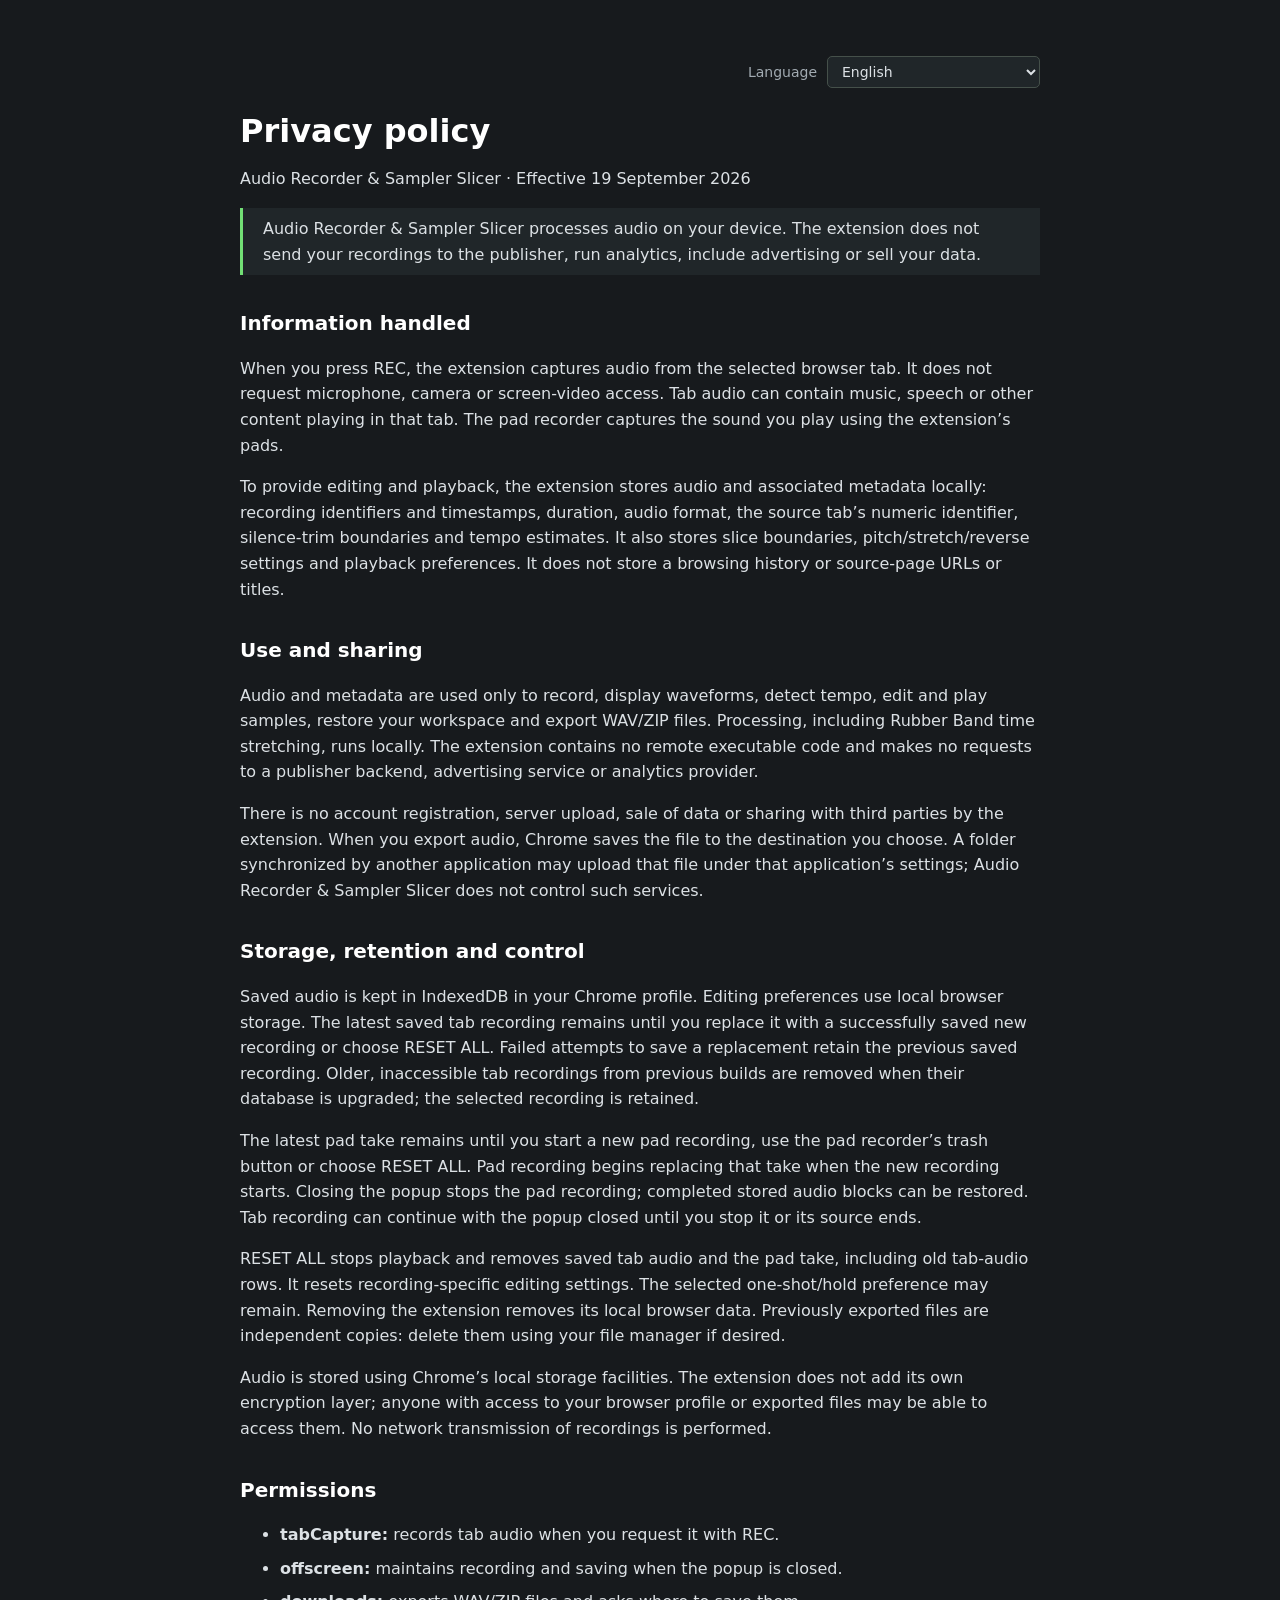
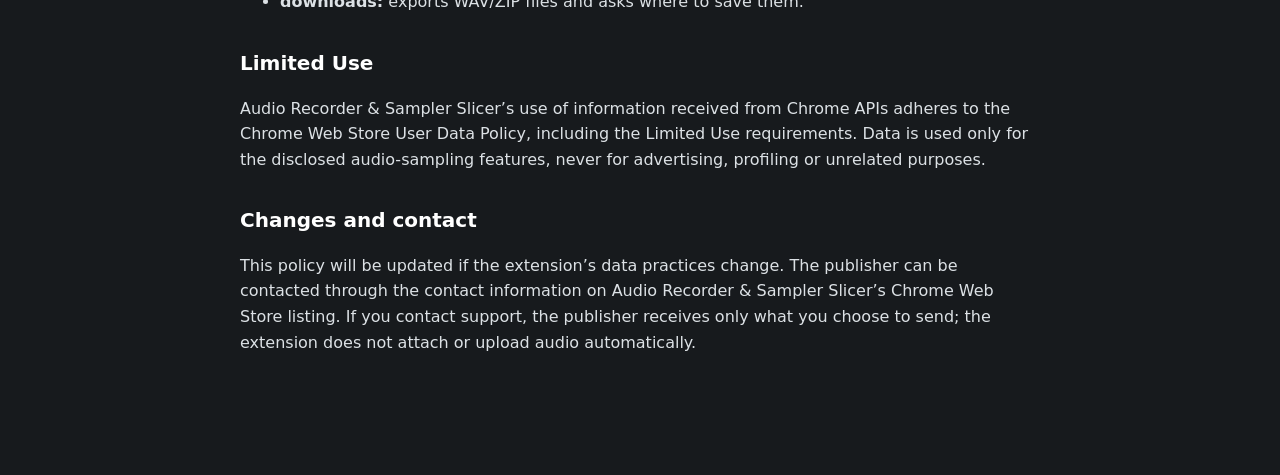
==== index.html @ f26eb019 "Publish standalone multilingual privacy policy" ====
<!doctype html>
<html lang="en">
<head><meta charset="utf-8"><meta name="viewport" content="width=device-width, initial-scale=1"><title data-legal="privacy_title">Audio Recorder & Sampler Slicer — privacy policy</title><style>:root { color-scheme: dark; font: 16px/1.6 system-ui, sans-serif; background: #171a1d; color: #dce1e5; }
body { max-width: 800px; margin: 56px auto; padding: 0 28px 48px; }
h1 { font-size: 32px; line-height: 1.2; color: #fff; margin-bottom: 12px; }
h2 { font-size: 20px; margin-top: 32px; color: #fff; }
a { color: #72df75; text-underline-offset: 4px; }
a:hover { color: #a6f5a8; }
a:focus-visible { outline: 2px solid #72df75; outline-offset: 4px; }
nav { display: flex; flex-wrap: wrap; gap: 20px; margin: 28px 0; }
small, .muted { color: #a2abb2; }
code { color: #f59a7f; }
li { margin: 8px 0; }
.notice { border-left: 3px solid #72df75; padding: 8px 20px; background: #202629; }
.language-picker { display: flex; align-items: center; justify-content: flex-end; flex-wrap: wrap; gap: 10px; color: #a2abb2; font-size: 14px; margin-bottom: 24px; }
.language-picker[hidden] { display: none; }
.language-picker select { max-width: 100%; color: #dce1e5; background: #202629; border: 1px solid #45504a; border-radius: 5px; padding: 6px 10px; font: inherit; }
@media (max-width: 600px) { body { margin-top: 28px; padding-inline: 20px; } }
</style></head>
<body><main>
<label class="language-picker" hidden><span data-legal="language">Language</span> <select id="language" aria-label="Language"></select></label>
<h1 data-legal="privacy_0">Privacy policy</h1>
<p data-legal="privacy_1">Audio Recorder & Sampler Slicer · Effective 19 September 2026</p>
<p class="notice" data-legal="privacy_2">Audio Recorder & Sampler Slicer processes audio on your device. The extension does not send your recordings to the publisher, run analytics, include advertising or sell your data.</p>
<h2 data-legal="privacy_3">Information handled</h2>
<p data-legal="privacy_4">When you press REC, the extension captures audio from the selected browser tab. It does not request microphone, camera or screen-video access. Tab audio can contain music, speech or other content playing in that tab. The pad recorder captures the sound you play using the extension’s pads.</p>
<p data-legal="privacy_5">To provide editing and playback, the extension stores audio and associated metadata locally: recording identifiers and timestamps, duration, audio format, the source tab’s numeric identifier, silence-trim boundaries and tempo estimates. It also stores slice boundaries, pitch/stretch/reverse settings and playback preferences. It does not store a browsing history or source-page URLs or titles.</p>
<h2 data-legal="privacy_6">Use and sharing</h2>
<p data-legal="privacy_7">Audio and metadata are used only to record, display waveforms, detect tempo, edit and play samples, restore your workspace and export WAV/ZIP files. Processing, including Rubber Band time stretching, runs locally. The extension contains no remote executable code and makes no requests to a publisher backend, advertising service or analytics provider.</p>
<p data-legal="privacy_8">There is no account registration, server upload, sale of data or sharing with third parties by the extension. When you export audio, Chrome saves the file to the destination you choose. A folder synchronized by another application may upload that file under that application’s settings; Audio Recorder & Sampler Slicer does not control such services.</p>
<h2 data-legal="privacy_9">Storage, retention and control</h2>
<p data-legal="privacy_10">Saved audio is kept in IndexedDB in your Chrome profile. Editing preferences use local browser storage. The latest saved tab recording remains until you replace it with a successfully saved new recording or choose RESET ALL. Failed attempts to save a replacement retain the previous saved recording. Older, inaccessible tab recordings from previous builds are removed when their database is upgraded; the selected recording is retained.</p>
<p data-legal="privacy_11">The latest pad take remains until you start a new pad recording, use the pad recorder’s trash button or choose RESET ALL. Pad recording begins replacing that take when the new recording starts. Closing the popup stops the pad recording; completed stored audio blocks can be restored. Tab recording can continue with the popup closed until you stop it or its source ends.</p>
<p data-legal="privacy_12">RESET ALL stops playback and removes saved tab audio and the pad take, including old tab-audio rows. It resets recording-specific editing settings. The selected one-shot/hold preference may remain. Removing the extension removes its local browser data. Previously exported files are independent copies: delete them using your file manager if desired.</p>
<p data-legal="privacy_13">Audio is stored using Chrome’s local storage facilities. The extension does not add its own encryption layer; anyone with access to your browser profile or exported files may be able to access them. No network transmission of recordings is performed.</p>
<h2 data-legal="privacy_14">Permissions</h2>
<ul><li data-legal="privacy_15"><strong>tabCapture:</strong> records tab audio when you request it with REC.</li><li data-legal="privacy_16"><strong>offscreen:</strong> maintains recording and saving when the popup is closed.</li><li data-legal="privacy_17"><strong>downloads:</strong> exports WAV/ZIP files and asks where to save them.</li></ul>
<h2 data-legal="privacy_18">Limited Use</h2>
<p data-legal="privacy_19">Audio Recorder & Sampler Slicer’s use of information received from Chrome APIs adheres to the Chrome Web Store User Data Policy, including the Limited Use requirements. Data is used only for the disclosed audio-sampling features, never for advertising, profiling or unrelated purposes.</p>
<h2 data-legal="privacy_20">Changes and contact</h2>
<p data-legal="privacy_21">This policy will be updated if the extension’s data practices change. The publisher can be contacted through the contact information on Audio Recorder & Sampler Slicer’s Chrome Web Store listing. If you contact support, the publisher receives only what you choose to send; the extension does not attach or upload audio automatically.</p>
</main><script>(() => {
  const locales = [{"code":"en","tag":"en","label":"English"},{"code":"es","tag":"es","label":"Español (España)"},{"code":"es_419","tag":"es-419","label":"Español (Latinoamérica)"},{"code":"pt_BR","tag":"pt-BR","label":"Português (Brasil)"},{"code":"pt_PT","tag":"pt-PT","label":"Português (Portugal)"},{"code":"fr","tag":"fr","label":"Français"},{"code":"de","tag":"de","label":"Deutsch"},{"code":"it","tag":"it","label":"Italiano"},{"code":"pl","tag":"pl","label":"Polski"},{"code":"nl","tag":"nl","label":"Nederlands"},{"code":"ru","tag":"ru","label":"Русский"}];
  const translations = {"en":{"privacy_0":"Privacy policy","privacy_1":"Audio Recorder & Sampler Slicer · Effective 19 September 2026","privacy_2":"Audio Recorder & Sampler Slicer processes audio on your device. The extension does not send your recordings to the publisher, run analytics, include advertising or sell your data.","privacy_3":"Information handled","privacy_4":"When you press REC, the extension captures audio from the selected browser tab. It does not request microphone, camera or screen-video access. Tab audio can contain music, speech or other content playing in that tab. The pad recorder captures the sound you play using the extension’s pads.","privacy_5":"To provide editing and playback, the extension stores audio and associated metadata locally: recording identifiers and timestamps, duration, audio format, the source tab’s numeric identifier, silence-trim boundaries and tempo estimates. It also stores slice boundaries, pitch/stretch/reverse settings and playback preferences. It does not store a browsing history or source-page URLs or titles.","privacy_6":"Use and sharing","privacy_7":"Audio and metadata are used only to record, display waveforms, detect tempo, edit and play samples, restore your workspace and export WAV/ZIP files. Processing, including Rubber Band time stretching, runs locally. The extension contains no remote executable code and makes no requests to a publisher backend, advertising service or analytics provider.","privacy_8":"There is no account registration, server upload, sale of data or sharing with third parties by the extension. When you export audio, Chrome saves the file to the destination you choose. A folder synchronized by another application may upload that file under that application’s settings; Audio Recorder & Sampler Slicer does not control such services.","privacy_9":"Storage, retention and control","privacy_10":"Saved audio is kept in IndexedDB in your Chrome profile. Editing preferences use local browser storage. The latest saved tab recording remains until you replace it with a successfully saved new recording or choose RESET ALL. Failed attempts to save a replacement retain the previous saved recording. Older, inaccessible tab recordings from previous builds are removed when their database is upgraded; the selected recording is retained.","privacy_11":"The latest pad take remains until you start a new pad recording, use the pad recorder’s trash button or choose RESET ALL. Pad recording begins replacing that take when the new recording starts. Closing the popup stops the pad recording; completed stored audio blocks can be restored. Tab recording can continue with the popup closed until you stop it or its source ends.","privacy_12":"RESET ALL stops playback and removes saved tab audio and the pad take, including old tab-audio rows. It resets recording-specific editing settings. The selected one-shot/hold preference may remain. Removing the extension removes its local browser data. Previously exported files are independent copies: delete them using your file manager if desired.","privacy_13":"Audio is stored using Chrome’s local storage facilities. The extension does not add its own encryption layer; anyone with access to your browser profile or exported files may be able to access them. No network transmission of recordings is performed.","privacy_14":"Permissions","privacy_15":"\u003cstrong>tabCapture:\u003c/strong> records tab audio when you request it with REC.","privacy_16":"\u003cstrong>offscreen:\u003c/strong> maintains recording and saving when the popup is closed.","privacy_17":"\u003cstrong>downloads:\u003c/strong> exports WAV/ZIP files and asks where to save them.","privacy_18":"Limited Use","privacy_19":"Audio Recorder & Sampler Slicer’s use of information received from Chrome APIs adheres to the Chrome Web Store User Data Policy, including the Limited Use requirements. Data is used only for the disclosed audio-sampling features, never for advertising, profiling or unrelated purposes.","privacy_20":"Changes and contact","privacy_21":"This policy will be updated if the extension’s data practices change. The publisher can be contacted through the contact information on Audio Recorder & Sampler Slicer’s Chrome Web Store listing. If you contact support, the publisher receives only what you choose to send; the extension does not attach or upload audio automatically.","privacy_title":"Audio Recorder & Sampler Slicer — privacy policy","language":"Language"},"es":{"privacy_0":"Política de privacidad","privacy_1":"Audio Recorder & Sampler Slicer · Vigente desde el 19 de septiembre de 2026","privacy_2":"Audio Recorder & Sampler Slicer procesa el audio en tu dispositivo. La extensión no envía tus grabaciones al editor, no utiliza analítica, no incluye publicidad ni vende tus datos.","privacy_3":"Información tratada","privacy_4":"Al pulsar REC, la extensión captura el audio de la pestaña seleccionada. No solicita acceso al micrófono, a la cámara ni a vídeo de la pantalla. El audio de la pestaña puede contener música, voz u otro contenido que se reproduzca en ella. La grabadora de pads captura el sonido que tocas con los pads de la extensión.","privacy_5":"Para editar y reproducir, la extensión almacena el audio y sus metadatos localmente: identificadores y fechas de las grabaciones, duración, formato de audio, identificador numérico de la pestaña de origen, límites de recorte de silencio y estimaciones de tempo. También guarda los límites de los fragmentos, los ajustes de tono, estiramiento e inversión y las preferencias de reproducción. No guarda un historial de navegación ni las URL o los títulos de las páginas de origen.","privacy_6":"Uso y comunicación de datos","privacy_7":"El audio y los metadatos se utilizan únicamente para grabar, mostrar formas de onda, detectar el tempo, editar y reproducir samples, restaurar tu espacio de trabajo y exportar archivos WAV/ZIP. El procesamiento, incluido el estiramiento temporal con Rubber Band, se realiza localmente. La extensión no contiene código ejecutable remoto ni realiza solicitudes a servidores del editor, servicios publicitarios o proveedores de analítica.","privacy_8":"La extensión no requiere registro, no sube datos a servidores, no vende datos ni los comparte con terceros. Al exportar audio, Chrome guarda el archivo en el destino que elijas. Una carpeta sincronizada por otra aplicación puede subir ese archivo según los ajustes de dicha aplicación; Audio Recorder & Sampler Slicer no controla esos servicios.","privacy_9":"Almacenamiento, conservación y control","privacy_10":"El audio guardado se conserva en IndexedDB dentro de tu perfil de Chrome. Las preferencias de edición usan el almacenamiento local del navegador. La última grabación de pestaña guardada se conserva hasta que la sustituyas por una nueva grabación guardada correctamente o pulses BORRAR TODO (RESET ALL). Si falla el guardado de la sustitución, se mantiene la grabación anterior. Las grabaciones antiguas e inaccesibles de versiones anteriores se eliminan al actualizar su base de datos; se conserva la grabación seleccionada.","privacy_11":"La última toma de los pads se conserva hasta que inicies otra, uses la papelera de la grabadora o pulses BORRAR TODO (RESET ALL). La nueva toma empieza a sustituir a la anterior al comenzar la grabación. Cerrar la ventana de la extensión detiene la grabación de pads; los bloques de audio completos que ya se hayan guardado se pueden recuperar. La grabación de pestaña puede continuar con la ventana cerrada hasta que la detengas o termine su fuente.","privacy_12":"BORRAR TODO (RESET ALL) detiene la reproducción y elimina el audio de pestañas guardado y la toma de pads, incluidas las filas antiguas de audio de pestañas. Restablece los ajustes de edición de la grabación. La preferencia de reproducción completa o por pulsación mantenida puede conservarse. Al desinstalar la extensión se eliminan sus datos locales del navegador. Los archivos exportados son copias independientes: elimínalos con tu gestor de archivos si lo deseas.","privacy_13":"El audio se guarda mediante las funciones de almacenamiento local de Chrome. La extensión no añade una capa de cifrado propia; alguien con acceso a tu perfil del navegador o a los archivos exportados podría acceder a ellos. Las grabaciones no se transmiten por la red.","privacy_14":"Permisos","privacy_15":"\u003cstrong>tabCapture:\u003c/strong> graba el audio de la pestaña cuando lo solicitas con REC.","privacy_16":"\u003cstrong>offscreen:\u003c/strong> mantiene la grabación y el guardado con la ventana de la extensión cerrada.","privacy_17":"\u003cstrong>downloads:\u003c/strong> exporta archivos WAV/ZIP y pregunta dónde guardarlos.","privacy_18":"Uso limitado (Limited Use)","privacy_19":"El uso que hace Audio Recorder & Sampler Slicer de la información recibida a través de las API de Chrome cumple la Política de Datos de Usuario de Chrome Web Store, incluidos los requisitos de uso limitado. Los datos solo se utilizan para las funciones de muestreo de audio descritas, nunca para publicidad, elaboración de perfiles u otros fines ajenos.","privacy_20":"Cambios y contacto","privacy_21":"Esta política se actualizará si cambian las prácticas de tratamiento de datos de la extensión. Puedes contactar con el editor mediante los datos de contacto de la ficha de Audio Recorder & Sampler Slicer en Chrome Web Store. Si contactas con soporte, el editor recibe únicamente lo que decidas enviar; la extensión no adjunta ni sube audio automáticamente.","privacy_title":"Audio Recorder & Sampler Slicer — política de privacidad","language":"Idioma"},"es_419":{"privacy_0":"Política de privacidad","privacy_1":"Audio Recorder & Sampler Slicer · Vigente desde el 19 de septiembre de 2026","privacy_2":"Audio Recorder & Sampler Slicer procesa el audio en tu dispositivo. La extensión no envía tus grabaciones al editor, no utiliza analítica, no incluye publicidad ni vende tus datos.","privacy_3":"Información tratada","privacy_4":"Al pulsar REC, la extensión captura el audio de la pestaña seleccionada. No solicita acceso al micrófono, a la cámara ni a vídeo de la pantalla. El audio de la pestaña puede contener música, voz u otro contenido que se reproduzca en ella. La grabadora de pads captura el sonido que tocas con los pads de la extensión.","privacy_5":"Para editar y reproducir, la extensión almacena el audio y sus metadatos localmente: identificadores y fechas de las grabaciones, duración, formato de audio, identificador numérico de la pestaña de origen, límites de recorte de silencio y estimaciones de tempo. También guarda los límites de los fragmentos, los ajustes de tono, estiramiento e inversión y las preferencias de reproducción. No guarda un historial de navegación ni las URL o los títulos de las páginas de origen.","privacy_6":"Uso y comunicación de datos","privacy_7":"El audio y los metadatos se utilizan únicamente para grabar, mostrar formas de onda, detectar el tempo, editar y reproducir samples, restaurar tu espacio de trabajo y exportar archivos WAV/ZIP. El procesamiento, incluido el estiramiento temporal con Rubber Band, se realiza localmente. La extensión no contiene código ejecutable remoto ni realiza solicitudes a servidores del editor, servicios publicitarios o proveedores de analítica.","privacy_8":"La extensión no requiere registro, no sube datos a servidores, no vende datos ni los comparte con terceros. Al exportar audio, Chrome guarda el archivo en el destino que elijas. Una carpeta sincronizada por otra aplicación puede subir ese archivo según los ajustes de dicha aplicación; Audio Recorder & Sampler Slicer no controla esos servicios.","privacy_9":"Almacenamiento, conservación y control","privacy_10":"El audio guardado se conserva en IndexedDB dentro de tu perfil de Chrome. Las preferencias de edición usan el almacenamiento local del navegador. La última grabación de pestaña guardada se conserva hasta que la sustituyas por una nueva grabación guardada correctamente o pulses BORRAR TODO (RESET ALL). Si falla el guardado de la sustitución, se mantiene la grabación anterior. Las grabaciones antiguas e inaccesibles de versiones anteriores se eliminan al actualizar su base de datos; se conserva la grabación seleccionada.","privacy_11":"La última toma de los pads se conserva hasta que inicies otra, uses la papelera de la grabadora o pulses BORRAR TODO (RESET ALL). La nueva toma empieza a sustituir a la anterior al comenzar la grabación. Cerrar la ventana de la extensión detiene la grabación de pads; los bloques de audio completos que ya se hayan guardado se pueden recuperar. La grabación de pestaña puede continuar con la ventana cerrada hasta que la detengas o termine su fuente.","privacy_12":"BORRAR TODO (RESET ALL) detiene la reproducción y elimina el audio de pestañas guardado y la toma de pads, incluidas las filas antiguas de audio de pestañas. Restablece los ajustes de edición de la grabación. La preferencia de reproducción completa o por pulsación mantenida puede conservarse. Al desinstalar la extensión se eliminan sus datos locales del navegador. Los archivos exportados son copias independientes: elimínalos con tu gestor de archivos si lo deseas.","privacy_13":"El audio se guarda mediante las funciones de almacenamiento local de Chrome. La extensión no añade una capa de cifrado propia; alguien con acceso a tu perfil del navegador o a los archivos exportados podría acceder a ellos. Las grabaciones no se transmiten por la red.","privacy_14":"Permisos","privacy_15":"\u003cstrong>tabCapture:\u003c/strong> graba el audio de la pestaña cuando lo solicitas con REC.","privacy_16":"\u003cstrong>offscreen:\u003c/strong> mantiene la grabación y el guardado con la ventana de la extensión cerrada.","privacy_17":"\u003cstrong>downloads:\u003c/strong> exporta archivos WAV/ZIP y pregunta dónde guardarlos.","privacy_18":"Uso limitado (Limited Use)","privacy_19":"El uso que hace Audio Recorder & Sampler Slicer de la información recibida a través de las API de Chrome cumple la Política de Datos de Usuario de Chrome Web Store, incluidos los requisitos de uso limitado. Los datos solo se utilizan para las funciones de muestreo de audio descritas, nunca para publicidad, elaboración de perfiles u otros fines ajenos.","privacy_20":"Cambios y contacto","privacy_21":"Esta política se actualizará si cambian las prácticas de tratamiento de datos de la extensión. Puedes contactar con el editor mediante los datos de contacto de la ficha de Audio Recorder & Sampler Slicer en Chrome Web Store. Si contactas con soporte, el editor recibe únicamente lo que decidas enviar; la extensión no adjunta ni sube audio automáticamente.","privacy_title":"Audio Recorder & Sampler Slicer — política de privacidad","language":"Idioma"},"pt_BR":{"privacy_0":"Política de privacidade","privacy_1":"Audio Recorder & Sampler Slicer · Em vigor desde 19 de setembro de 2026","privacy_2":"O Audio Recorder & Sampler Slicer processa o áudio no seu dispositivo. A extensão não envia suas gravações ao editor, não usa ferramentas de análise, não inclui anúncios e não vende seus dados.","privacy_3":"Informações tratadas","privacy_4":"Ao pressionar REC, a extensão captura o áudio da aba selecionada do navegador. Ela não solicita acesso ao microfone, à câmera ou a vídeo da tela. O áudio da aba pode conter música, fala ou outros conteúdos reproduzidos nela. O gravador de pads captura o som que você toca usando os pads da extensão.","privacy_5":"Para permitir edição e reprodução, a extensão armazena localmente o áudio e os metadados associados: identificadores e datas das gravações, duração, formato de áudio, identificador numérico da aba de origem, limites do corte de silêncio e estimativas de tempo. Também armazena limites dos trechos, ajustes de tom, estiramento e inversão e preferências de reprodução. Não armazena histórico de navegação, URLs ou títulos das páginas de origem.","privacy_6":"Uso e compartilhamento","privacy_7":"O áudio e os metadados são usados apenas para gravar, exibir formas de onda, detectar o tempo, editar e reproduzir samples, restaurar seu espaço de trabalho e exportar arquivos WAV/ZIP. O processamento, incluindo o estiramento temporal com Rubber Band, é local. A extensão não contém código executável remoto e não faz solicitações a servidores do editor, serviços de publicidade ou fornecedores de análise.","privacy_8":"A extensão não exige cadastro, não envia dados a servidores, não vende dados e não os compartilha com terceiros. Ao exportar áudio, o Chrome salva o arquivo no destino que você escolher. Uma pasta sincronizada por outro aplicativo pode enviar esse arquivo conforme as configurações desse aplicativo; o Audio Recorder & Sampler Slicer não controla esses serviços.","privacy_9":"Armazenamento, retenção e controle","privacy_10":"O áudio salvo fica no IndexedDB do seu perfil do Chrome. As preferências de edição usam o armazenamento local do navegador. A última gravação de aba salva permanece até você substituí-la por uma nova gravação salva com sucesso ou escolher APAGAR TUDO (RESET ALL). Se a tentativa de salvar a substituição falhar, a gravação anterior é mantida. Gravações antigas e inacessíveis de versões anteriores são removidas quando o banco de dados é atualizado; a gravação selecionada é mantida.","privacy_11":"A última tomada dos pads permanece até você iniciar uma nova gravação, usar a lixeira do gravador ou escolher APAGAR TUDO (RESET ALL). A nova tomada começa a substituir a anterior quando a gravação é iniciada. Fechar a janela da extensão interrompe a gravação dos pads; blocos de áudio completos já armazenados podem ser restaurados. A gravação da aba pode continuar com a janela fechada até você pará-la ou sua fonte terminar.","privacy_12":"APAGAR TUDO (RESET ALL) interrompe a reprodução e remove o áudio de abas salvo e a tomada dos pads, incluindo registros antigos de áudio de abas. Redefine os ajustes de edição específicos da gravação. A preferência de reprodução completa ou ao segurar pode ser mantida. Remover a extensão remove seus dados locais do navegador. Os arquivos já exportados são cópias independentes: exclua-os com o gerenciador de arquivos, se desejar.","privacy_13":"O áudio é armazenado usando os recursos de armazenamento local do Chrome. A extensão não adiciona sua própria camada de criptografia; quem tiver acesso ao seu perfil do navegador ou aos arquivos exportados poderá acessá-los. As gravações não são transmitidas pela rede.","privacy_14":"Permissões","privacy_15":"\u003cstrong>tabCapture:\u003c/strong> grava o áudio da aba quando você solicita com REC.","privacy_16":"\u003cstrong>offscreen:\u003c/strong> mantém a gravação e o salvamento quando a janela está fechada.","privacy_17":"\u003cstrong>downloads:\u003c/strong> exporta arquivos WAV/ZIP e pergunta onde salvá-los.","privacy_18":"Uso limitado (Limited Use)","privacy_19":"O uso pelo Audio Recorder & Sampler Slicer das informações recebidas pelas APIs do Chrome está de acordo com a Política de Dados do Usuário da Chrome Web Store, incluindo os requisitos de uso limitado. Os dados são usados apenas para as funções de sampling de áudio descritas, nunca para publicidade, criação de perfis ou finalidades não relacionadas.","privacy_20":"Alterações e contato","privacy_21":"Esta política será atualizada se as práticas de tratamento de dados da extensão mudarem. O editor pode ser contatado pelos dados de contato na página do Audio Recorder & Sampler Slicer na Chrome Web Store. Se você entrar em contato com o suporte, o editor recebe apenas o que você decidir enviar; a extensão não anexa nem envia áudio automaticamente.","privacy_title":"Audio Recorder & Sampler Slicer — política de privacidade","language":"Idioma"},"pt_PT":{"privacy_0":"Política de privacidade","privacy_1":"Audio Recorder & Sampler Slicer · Em vigor desde 19 de setembro de 2026","privacy_2":"O Audio Recorder & Sampler Slicer processa o áudio no seu dispositivo. A extensão não envia as suas gravações ao editor, não utiliza ferramentas de análise, não inclui anúncios e não vende os seus dados.","privacy_3":"Informações tratadas","privacy_4":"Ao premir REC, a extensão captura o áudio do separador selecionado do navegador. Não solicita acesso ao microfone, à câmara ou a vídeo do ecrã. O áudio do separador pode conter música, fala ou outros conteúdos reproduzidos nesse separador. O gravador de pads captura o som que toca com os pads da extensão.","privacy_5":"Para permitir a edição e a reprodução, a extensão armazena localmente o áudio e os metadados associados: identificadores e datas das gravações, duração, formato de áudio, identificador numérico do separador de origem, limites do corte de silêncio e estimativas de tempo. Também guarda os limites dos trechos, ajustes de tom, estiramento e inversão e preferências de reprodução. Não guarda o histórico de navegação, os URL ou os títulos das páginas de origem.","privacy_6":"Utilização e partilha","privacy_7":"O áudio e os metadados são utilizados apenas para gravar, mostrar formas de onda, detetar o tempo, editar e reproduzir samples, restaurar o espaço de trabalho e exportar ficheiros WAV/ZIP. O processamento, incluindo o estiramento temporal com Rubber Band, é local. A extensão não contém código executável remoto e não faz pedidos a servidores do editor, serviços de publicidade ou fornecedores de análise.","privacy_8":"A extensão não exige registo de conta, não envia dados para servidores, não vende dados e não os partilha com terceiros. Ao exportar áudio, o Chrome guarda o ficheiro no destino escolhido. Uma pasta sincronizada por outra aplicação pode enviar esse ficheiro de acordo com as definições dessa aplicação; o Audio Recorder & Sampler Slicer não controla esses serviços.","privacy_9":"Armazenamento, conservação e controlo","privacy_10":"O áudio guardado fica no IndexedDB do seu perfil do Chrome. As preferências de edição utilizam o armazenamento local do navegador. A última gravação de separador guardada permanece até a substituir por uma nova gravação guardada com sucesso ou escolher APAGAR TUDO (RESET ALL). Se a tentativa de guardar a substituição falhar, a gravação anterior é mantida. As gravações antigas e inacessíveis de versões anteriores são removidas quando a base de dados é atualizada; a gravação selecionada é mantida.","privacy_11":"A última tomada dos pads permanece até iniciar uma nova gravação, utilizar o caixote do lixo do gravador ou escolher APAGAR TUDO (RESET ALL). A nova tomada começa a substituir a anterior assim que a gravação é iniciada. Fechar a janela da extensão interrompe a gravação dos pads; os blocos de áudio completos já guardados podem ser restaurados. A gravação do separador pode continuar com a janela fechada até ser interrompida ou a sua fonte terminar.","privacy_12":"APAGAR TUDO (RESET ALL) interrompe a reprodução e remove o áudio guardado dos separadores e a tomada dos pads, incluindo registos antigos de áudio dos separadores. Repõe os ajustes de edição específicos da gravação. A preferência de reprodução completa ou ao manter premido pode ser mantida. Remover a extensão remove os seus dados locais do navegador. Os ficheiros já exportados são cópias independentes: elimine-os com o gestor de ficheiros, se desejar.","privacy_13":"O áudio é guardado através dos recursos de armazenamento local do Chrome. A extensão não acrescenta uma camada de cifragem própria; quem tiver acesso ao seu perfil do navegador ou aos ficheiros exportados poderá aceder-lhes. As gravações não são transmitidas pela rede.","privacy_14":"Permissões","privacy_15":"\u003cstrong>tabCapture:\u003c/strong> grava o áudio do separador quando o solicita com REC.","privacy_16":"\u003cstrong>offscreen:\u003c/strong> mantém a gravação e o armazenamento quando a janela está fechada.","privacy_17":"\u003cstrong>downloads:\u003c/strong> exporta ficheiros WAV/ZIP e pergunta onde os guardar.","privacy_18":"Utilização limitada (Limited Use)","privacy_19":"A utilização pelo Audio Recorder & Sampler Slicer das informações recebidas através das API do Chrome está de acordo com a Política de Dados do Utilizador da Chrome Web Store, incluindo os requisitos de utilização limitada. Os dados são utilizados apenas para as funções de sampling de áudio descritas, nunca para publicidade, criação de perfis ou finalidades não relacionadas.","privacy_20":"Alterações e contacto","privacy_21":"Esta política será atualizada se as práticas de tratamento de dados da extensão mudarem. O editor pode ser contactado através dos contactos na página do Audio Recorder & Sampler Slicer na Chrome Web Store. Se contactar o apoio, o editor recebe apenas o que decidir enviar; a extensão não anexa nem envia áudio automaticamente.","privacy_title":"Audio Recorder & Sampler Slicer — política de privacidade","language":"Idioma"},"fr":{"privacy_0":"Politique de confidentialité","privacy_1":"Audio Recorder & Sampler Slicer · En vigueur depuis le 19 septembre 2026","privacy_2":"Audio Recorder & Sampler Slicer traite l’audio sur votre appareil. L’extension n’envoie pas vos enregistrements à l’éditeur, n’utilise pas d’outils d’analyse, n’inclut aucune publicité et ne vend pas vos données.","privacy_3":"Informations traitées","privacy_4":"Lorsque vous appuyez sur REC, l’extension capture l’audio de l’onglet sélectionné. Elle ne demande aucun accès au microphone, à la caméra ou à la vidéo de l’écran. L’audio de l’onglet peut contenir de la musique, des paroles ou tout autre contenu qui y est lu. L’enregistreur de pads capture le son que vous jouez avec les pads de l’extension.","privacy_5":"Pour l’édition et la lecture, l’extension stocke localement l’audio et ses métadonnées : identifiants et dates des enregistrements, durée, format audio, identifiant numérique de l’onglet source, limites de suppression des silences et estimations du tempo. Elle conserve aussi les limites des tranches, les réglages de hauteur, d’étirement et d’inversion, ainsi que les préférences de lecture. Elle ne conserve ni historique de navigation, ni URL ou titres des pages sources.","privacy_6":"Utilisation et partage","privacy_7":"L’audio et les métadonnées servent uniquement à enregistrer, afficher les formes d’onde, détecter le tempo, éditer et lire les samples, restaurer votre espace de travail et exporter des fichiers WAV/ZIP. Le traitement, y compris l’étirement temporel avec Rubber Band, s’effectue localement. L’extension ne contient aucun code exécutable distant et n’envoie aucune requête à un serveur de l’éditeur, un service publicitaire ou un fournisseur d’analyse.","privacy_8":"L’extension ne prévoit ni création de compte, ni envoi vers un serveur, ni vente de données, ni partage avec des tiers. Lors de l’export audio, Chrome enregistre le fichier à l’emplacement choisi. Un dossier synchronisé par une autre application peut envoyer ce fichier selon les réglages de cette application ; Audio Recorder & Sampler Slicer ne contrôle pas ces services.","privacy_9":"Stockage, conservation et contrôle","privacy_10":"L’audio sauvegardé est conservé dans IndexedDB au sein de votre profil Chrome. Les préférences d’édition utilisent le stockage local du navigateur. Le dernier enregistrement d’onglet sauvegardé reste disponible jusqu’à son remplacement par un nouvel enregistrement sauvegardé avec succès, ou jusqu’à l’utilisation de TOUT EFFACER (RESET ALL). Si l’enregistrement de remplacement ne peut pas être sauvegardé, le précédent est conservé. Les anciens enregistrements d’onglets devenus inaccessibles dans les versions précédentes sont supprimés lors de la mise à niveau de leur base de données ; l’enregistrement sélectionné est conservé.","privacy_11":"La dernière prise des pads reste disponible jusqu’au début d’une nouvelle prise, à l’utilisation de la corbeille de l’enregistreur ou de TOUT EFFACER (RESET ALL). La nouvelle prise commence à remplacer la précédente dès le début de l’enregistrement. Fermer la fenêtre de l’extension arrête l’enregistrement des pads ; les blocs audio complets déjà sauvegardés peuvent être restaurés. L’enregistrement d’onglet peut continuer lorsque la fenêtre est fermée, jusqu’à son arrêt ou à la fin de sa source.","privacy_12":"TOUT EFFACER (RESET ALL) arrête la lecture et supprime l’audio des onglets sauvegardé ainsi que la prise des pads, y compris les anciennes lignes d’audio des onglets. Les réglages d’édition propres à l’enregistrement sont réinitialisés. Le mode de lecture intégral ou par maintien peut être conservé. Désinstaller l’extension supprime ses données locales du navigateur. Les fichiers déjà exportés sont des copies indépendantes : supprimez-les avec votre gestionnaire de fichiers si vous le souhaitez.","privacy_13":"L’audio est stocké au moyen des fonctions de stockage local de Chrome. L’extension n’ajoute pas sa propre couche de chiffrement ; toute personne ayant accès à votre profil du navigateur ou aux fichiers exportés peut éventuellement y accéder. Les enregistrements ne sont pas transmis par le réseau.","privacy_14":"Autorisations","privacy_15":"\u003cstrong>tabCapture :\u003c/strong> enregistre l’audio d’un onglet lorsque vous le demandez avec REC.","privacy_16":"\u003cstrong>offscreen :\u003c/strong> maintient l’enregistrement et la sauvegarde lorsque la fenêtre est fermée.","privacy_17":"\u003cstrong>downloads :\u003c/strong> exporte les fichiers WAV/ZIP et vous demande où les enregistrer.","privacy_18":"Utilisation limitée (Limited Use)","privacy_19":"L’utilisation par Audio Recorder & Sampler Slicer des informations reçues via les API Chrome respecte les règles du Chrome Web Store relatives aux données utilisateur, y compris les exigences d’utilisation limitée. Les données servent uniquement aux fonctions d’échantillonnage audio décrites, jamais à la publicité, au profilage ou à des fins sans rapport.","privacy_20":"Modifications et contact","privacy_21":"Cette politique sera mise à jour si les pratiques de traitement des données de l’extension changent. Vous pouvez joindre l’éditeur aux coordonnées indiquées sur la fiche Audio Recorder & Sampler Slicer du Chrome Web Store. Si vous contactez l’assistance, l’éditeur ne reçoit que ce que vous choisissez d’envoyer ; l’extension ne joint ni n’envoie automatiquement de fichiers audio.","privacy_title":"Audio Recorder & Sampler Slicer — politique de confidentialité","language":"Langue"},"de":{"privacy_0":"Datenschutzerklärung","privacy_1":"Audio Recorder & Sampler Slicer · Gültig ab 19. September 2026","privacy_2":"Audio Recorder & Sampler Slicer verarbeitet Audio auf deinem Gerät. Die Erweiterung sendet deine Aufnahmen nicht an den Herausgeber, verwendet keine Analysedienste, enthält keine Werbung und verkauft deine Daten nicht.","privacy_3":"Verarbeitete Informationen","privacy_4":"Wenn du REC drückst, nimmt die Erweiterung Audio aus dem ausgewählten Browser-Tab auf. Sie fordert keinen Zugriff auf Mikrofon, Kamera oder Bildschirmvideo an. Tab-Audio kann Musik, Sprache oder andere im Tab wiedergegebene Inhalte enthalten. Der Pad-Recorder nimmt die Klänge auf, die du mit den Pads der Erweiterung spielst.","privacy_5":"Für Bearbeitung und Wiedergabe speichert die Erweiterung Audio und zugehörige Metadaten lokal: Aufnahme-IDs und Zeitstempel, Dauer, Audioformat, die numerische ID des Quell-Tabs, Grenzen der Stilleentfernung und Temposchätzungen. Außerdem speichert sie Slice-Grenzen, Einstellungen für Tonhöhe, Stretch und Rückwärtswiedergabe sowie Wiedergabeeinstellungen. Ein Browserverlauf sowie URLs oder Titel der Quellseiten werden nicht gespeichert.","privacy_6":"Verwendung und Weitergabe","privacy_7":"Audio und Metadaten dienen ausschließlich der Aufnahme, Wellenformanzeige, Tempoerkennung, Sample-Bearbeitung und -Wiedergabe, Wiederherstellung deines Arbeitsbereichs und dem WAV/ZIP-Export. Die Verarbeitung einschließlich Rubber Band Time-Stretching erfolgt lokal. Die Erweiterung enthält keinen entfernten ausführbaren Code und stellt keine Anfragen an Server des Herausgebers, Werbedienste oder Analyseanbieter.","privacy_8":"Die Erweiterung erfordert keine Kontoregistrierung und lädt keine Daten auf Server hoch, verkauft keine Daten und gibt sie nicht an Dritte weiter. Beim Audioexport speichert Chrome die Datei am von dir gewählten Ort. Ein von einer anderen Anwendung synchronisierter Ordner kann die Datei gemäß den Einstellungen dieser Anwendung hochladen; Audio Recorder & Sampler Slicer kontrolliert solche Dienste nicht.","privacy_9":"Speicherung, Aufbewahrung und Kontrolle","privacy_10":"Gespeichertes Audio liegt in IndexedDB in deinem Chrome-Profil. Bearbeitungseinstellungen verwenden den lokalen Browserspeicher. Die zuletzt gespeicherte Tab-Aufnahme bleibt erhalten, bis du sie durch eine erfolgreich gespeicherte neue Aufnahme ersetzt oder ALLES LÖSCHEN (RESET ALL) wählst. Schlägt das Speichern eines Ersatzes fehl, bleibt die bisherige Aufnahme erhalten. Ältere, nicht mehr zugängliche Tab-Aufnahmen aus früheren Versionen werden beim Aktualisieren ihrer Datenbank entfernt; die ausgewählte Aufnahme bleibt erhalten.","privacy_11":"Die letzte Pad-Aufnahme bleibt erhalten, bis du eine neue Pad-Aufnahme startest, den Papierkorb des Recorders verwendest oder ALLES LÖSCHEN (RESET ALL) wählst. Mit Beginn der neuen Aufnahme wird die vorherige Pad-Aufnahme ersetzt. Das Schließen des Erweiterungsfensters stoppt die Pad-Aufnahme; vollständig gespeicherte Audioblöcke können wiederhergestellt werden. Die Tab-Aufnahme kann bei geschlossenem Fenster weiterlaufen, bis du sie stoppst oder ihre Quelle endet.","privacy_12":"ALLES LÖSCHEN (RESET ALL) stoppt die Wiedergabe und entfernt gespeichertes Tab-Audio und die Pad-Aufnahme einschließlich alter Tab-Audio-Datensätze. Aufnahmebezogene Bearbeitungseinstellungen werden zurückgesetzt. Die gewählte Einstellung für einmalige Wiedergabe oder Gedrückthalten kann erhalten bleiben. Beim Entfernen der Erweiterung werden ihre lokalen Browserdaten entfernt. Bereits exportierte Dateien sind unabhängige Kopien; lösche sie bei Bedarf mit deinem Dateimanager.","privacy_13":"Audio wird mit den lokalen Speicherfunktionen von Chrome gespeichert. Die Erweiterung fügt keine eigene Verschlüsselung hinzu; Personen mit Zugriff auf dein Browserprofil oder exportierte Dateien können möglicherweise darauf zugreifen. Aufnahmen werden nicht über das Netzwerk übertragen.","privacy_14":"Berechtigungen","privacy_15":"\u003cstrong>tabCapture:\u003c/strong> nimmt Tab-Audio auf, wenn du dies mit REC anforderst.","privacy_16":"\u003cstrong>offscreen:\u003c/strong> ermöglicht Aufnahme und Speicherung bei geschlossenem Erweiterungsfenster.","privacy_17":"\u003cstrong>downloads:\u003c/strong> exportiert WAV/ZIP-Dateien und fragt nach dem Speicherort.","privacy_18":"Eingeschränkte Nutzung (Limited Use)","privacy_19":"Audio Recorder & Sampler Slicers Verwendung von Informationen aus den Chrome-APIs entspricht der Nutzerdatenrichtlinie des Chrome Web Store einschließlich der Anforderungen zur eingeschränkten Nutzung. Daten werden nur für die beschriebenen Audio-Sampling-Funktionen verwendet, niemals für Werbung, Profilbildung oder sachfremde Zwecke.","privacy_20":"Änderungen und Kontakt","privacy_21":"Diese Erklärung wird aktualisiert, wenn sich die Datenverarbeitung der Erweiterung ändert. Der Herausgeber ist über die Kontaktinformationen im Chrome-Web-Store-Eintrag von Audio Recorder & Sampler Slicer erreichbar. Bei einer Supportanfrage erhält der Herausgeber nur das, was du selbst sendest; die Erweiterung hängt Audio nicht automatisch an und lädt es nicht automatisch hoch.","privacy_title":"Audio Recorder & Sampler Slicer — Datenschutzerklärung","language":"Sprache"},"it":{"privacy_0":"Informativa sulla privacy","privacy_1":"Audio Recorder & Sampler Slicer · In vigore dal 19 settembre 2026","privacy_2":"Audio Recorder & Sampler Slicer elabora l’audio sul tuo dispositivo. L’estensione non invia le registrazioni all’editore, non usa strumenti di analisi, non include pubblicità e non vende i tuoi dati.","privacy_3":"Informazioni trattate","privacy_4":"Quando premi REC, l’estensione acquisisce l’audio della scheda selezionata. Non richiede accesso al microfono, alla fotocamera o al video dello schermo. L’audio della scheda può contenere musica, parlato o altri contenuti riprodotti nella scheda. Il registratore dei pad acquisisce il suono che suoni usando i pad dell’estensione.","privacy_5":"Per consentire modifica e riproduzione, l’estensione memorizza localmente audio e metadati associati: identificativi e date delle registrazioni, durata, formato audio, identificativo numerico della scheda di origine, limiti del taglio del silenzio e stime del tempo. Memorizza anche i limiti dei frammenti, le impostazioni di intonazione, stretch e inversione e le preferenze di riproduzione. Non conserva la cronologia di navigazione né gli URL o i titoli delle pagine di origine.","privacy_6":"Utilizzo e condivisione","privacy_7":"Audio e metadati vengono usati solo per registrare, visualizzare forme d’onda, rilevare il tempo, modificare e riprodurre campioni, ripristinare l’area di lavoro ed esportare file WAV/ZIP. L’elaborazione, incluso lo stretch temporale con Rubber Band, avviene localmente. L’estensione non contiene codice eseguibile remoto e non invia richieste a server dell’editore, servizi pubblicitari o fornitori di analisi.","privacy_8":"L’estensione non richiede account, non carica dati su server, non vende dati e non li condivide con terzi. Quando esporti l’audio, Chrome salva il file nella destinazione scelta. Una cartella sincronizzata da un’altra applicazione può caricare il file secondo le impostazioni di tale applicazione; Audio Recorder & Sampler Slicer non controlla questi servizi.","privacy_9":"Memorizzazione, conservazione e controllo","privacy_10":"L’audio salvato viene conservato in IndexedDB nel tuo profilo Chrome. Le preferenze di modifica usano la memoria locale del browser. L’ultima registrazione di scheda salvata rimane finché non la sostituisci con una nuova registrazione salvata correttamente o scegli CANCELLA TUTTO (RESET ALL). Se il salvataggio della sostituzione fallisce, la registrazione precedente viene conservata. Le vecchie registrazioni di scheda non più accessibili delle versioni precedenti vengono rimosse quando si aggiorna il loro database; la registrazione selezionata viene conservata.","privacy_11":"L’ultima registrazione dei pad rimane finché non ne avvii una nuova, usi il cestino del registratore o scegli CANCELLA TUTTO (RESET ALL). La nuova registrazione inizia a sostituire la precedente appena avviata. Chiudere la finestra dell’estensione interrompe la registrazione dei pad; i blocchi audio completi già salvati possono essere ripristinati. La registrazione della scheda può continuare con la finestra chiusa finché non la interrompi o la sorgente termina.","privacy_12":"CANCELLA TUTTO (RESET ALL) interrompe la riproduzione e rimuove l’audio salvato delle schede e la registrazione dei pad, incluse le vecchie righe di dati audio delle schede. Ripristina le impostazioni di modifica specifiche della registrazione. La preferenza di riproduzione completa o durante la pressione può rimanere. Disinstallare l’estensione rimuove i suoi dati locali dal browser. I file già esportati sono copie indipendenti: eliminali con il gestore dei file, se lo desideri.","privacy_13":"L’audio viene memorizzato tramite le funzioni di archiviazione locale di Chrome. L’estensione non aggiunge un proprio livello di cifratura; chi ha accesso al tuo profilo del browser o ai file esportati potrebbe accedervi. Le registrazioni non vengono trasmesse in rete.","privacy_14":"Autorizzazioni","privacy_15":"\u003cstrong>tabCapture:\u003c/strong> registra l’audio della scheda quando lo richiedi premendo REC.","privacy_16":"\u003cstrong>offscreen:\u003c/strong> mantiene attivi registrazione e salvataggio quando la finestra è chiusa.","privacy_17":"\u003cstrong>downloads:\u003c/strong> esporta file WAV/ZIP e chiede dove salvarli.","privacy_18":"Utilizzo limitato (Limited Use)","privacy_19":"L’uso da parte di Audio Recorder & Sampler Slicer delle informazioni ricevute tramite le API di Chrome rispetta le norme sui dati utente del Chrome Web Store, inclusi i requisiti di utilizzo limitato. I dati vengono usati solo per le funzioni di campionamento audio descritte, mai per pubblicità, profilazione o finalità estranee.","privacy_20":"Modifiche e contatti","privacy_21":"Questa informativa verrà aggiornata se cambieranno le modalità di trattamento dei dati dell’estensione. Puoi contattare l’editore tramite i recapiti nella scheda di Audio Recorder & Sampler Slicer sul Chrome Web Store. Se contatti l’assistenza, l’editore riceve solo ciò che decidi di inviare; l’estensione non allega né carica audio automaticamente.","privacy_title":"Audio Recorder & Sampler Slicer — informativa sulla privacy","language":"Lingua"},"pl":{"privacy_0":"Polityka prywatności","privacy_1":"Audio Recorder & Sampler Slicer · Obowiązuje od 19 września 2026 r.","privacy_2":"Audio Recorder & Sampler Slicer przetwarza dźwięk na Twoim urządzeniu. Rozszerzenie nie wysyła nagrań do wydawcy, nie korzysta z analityki, nie zawiera reklam i nie sprzedaje Twoich danych.","privacy_3":"Przetwarzane informacje","privacy_4":"Po naciśnięciu REC rozszerzenie przechwytuje dźwięk z wybranej karty przeglądarki. Nie prosi o dostęp do mikrofonu, kamery ani obrazu ekranu. Dźwięk karty może zawierać muzykę, mowę lub inne odtwarzane w niej treści. Rejestrator padów nagrywa dźwięki grane na padach rozszerzenia.","privacy_5":"Do edycji i odtwarzania rozszerzenie przechowuje lokalnie dźwięk i powiązane metadane: identyfikatory i daty nagrań, czas trwania, format audio, numeryczny identyfikator karty źródłowej, granice przycinania ciszy i szacowane tempo. Przechowuje także granice fragmentów, ustawienia wysokości dźwięku, rozciągania i odwracania oraz preferencje odtwarzania. Nie zapisuje historii przeglądania, adresów URL ani tytułów stron źródłowych.","privacy_6":"Wykorzystanie i udostępnianie","privacy_7":"Dźwięk i metadane służą wyłącznie do nagrywania, wyświetlania fal, wykrywania tempa, edycji i odtwarzania sampli, przywracania obszaru roboczego oraz eksportowania plików WAV/ZIP. Przetwarzanie, w tym rozciąganie czasu z Rubber Band, odbywa się lokalnie. Rozszerzenie nie zawiera zdalnego kodu wykonywalnego i nie wysyła żądań do serwerów wydawcy, usług reklamowych ani dostawców analityki.","privacy_8":"Rozszerzenie nie wymaga konta, nie przesyła danych na serwer, nie sprzedaje danych i nie udostępnia ich osobom trzecim. Podczas eksportu Chrome zapisuje plik w wybranym miejscu. Folder synchronizowany przez inną aplikację może przesłać ten plik zgodnie z ustawieniami tej aplikacji; Audio Recorder & Sampler Slicer nie kontroluje takich usług.","privacy_9":"Przechowywanie, okres przechowywania i kontrola","privacy_10":"Zapisany dźwięk znajduje się w IndexedDB w Twoim profilu Chrome. Preferencje edycji korzystają z lokalnej pamięci przeglądarki. Ostatnie zapisane nagranie karty pozostaje do czasu zastąpienia go nowym, pomyślnie zapisanym nagraniem lub wybrania USUŃ WSZYSTKO (RESET ALL). Jeśli zapis nagrania zastępczego się nie powiedzie, wcześniejsze nagranie zostaje zachowane. Starsze, niedostępne nagrania kart z poprzednich wersji są usuwane podczas aktualizacji ich bazy danych; wybrane nagranie zostaje zachowane.","privacy_11":"Ostatnie nagranie padów pozostaje do rozpoczęcia nowego nagrania, użycia kosza w rejestratorze lub wybrania USUŃ WSZYSTKO (RESET ALL). Nowe nagranie padów zaczyna zastępować poprzednie w chwili rozpoczęcia. Zamknięcie okna rozszerzenia zatrzymuje nagrywanie padów; ukończone i zapisane bloki dźwięku można przywrócić. Nagrywanie karty może trwać przy zamkniętym oknie do czasu zatrzymania lub zakończenia źródła.","privacy_12":"USUŃ WSZYSTKO (RESET ALL) zatrzymuje odtwarzanie i usuwa zapisany dźwięk kart oraz nagranie padów, w tym stare wiersze danych dźwięku kart. Resetuje ustawienia edycji właściwe dla nagrania. Preferencja odtwarzania całości lub podczas przytrzymania może zostać zachowana. Usunięcie rozszerzenia usuwa jego lokalne dane przeglądarki. Wcześniej wyeksportowane pliki są niezależnymi kopiami: w razie potrzeby usuń je w menedżerze plików.","privacy_13":"Dźwięk jest przechowywany za pomocą lokalnych mechanizmów pamięci Chrome. Rozszerzenie nie dodaje własnej warstwy szyfrowania; osoby z dostępem do Twojego profilu przeglądarki lub wyeksportowanych plików mogą uzyskać do nich dostęp. Nagrania nie są przesyłane przez sieć.","privacy_14":"Uprawnienia","privacy_15":"\u003cstrong>tabCapture:\u003c/strong> nagrywa dźwięk karty na żądanie po naciśnięciu REC.","privacy_16":"\u003cstrong>offscreen:\u003c/strong> utrzymuje nagrywanie i zapisywanie przy zamkniętym oknie rozszerzenia.","privacy_17":"\u003cstrong>downloads:\u003c/strong> eksportuje pliki WAV/ZIP i pyta, gdzie je zapisać.","privacy_18":"Ograniczone wykorzystanie (Limited Use)","privacy_19":"Wykorzystanie przez Audio Recorder & Sampler Slicer informacji otrzymanych z interfejsów API Chrome jest zgodne z zasadami Chrome Web Store dotyczącymi danych użytkowników, w tym z wymaganiami ograniczonego wykorzystania. Dane służą wyłącznie opisanym funkcjom samplowania dźwięku, nigdy reklamie, profilowaniu ani niezwiązanym celom.","privacy_20":"Zmiany i kontakt","privacy_21":"Ta polityka zostanie zaktualizowana, jeśli zmienią się praktyki przetwarzania danych rozszerzenia. Z wydawcą można skontaktować się przez dane kontaktowe na stronie Audio Recorder & Sampler Slicer w Chrome Web Store. Przy kontakcie z pomocą wydawca otrzymuje tylko to, co zdecydujesz się wysłać; rozszerzenie nie dołącza ani nie przesyła dźwięku automatycznie.","privacy_title":"Audio Recorder & Sampler Slicer — polityka prywatności","language":"Język"},"nl":{"privacy_0":"Privacybeleid","privacy_1":"Audio Recorder & Sampler Slicer · Van kracht sinds 19 september 2026","privacy_2":"Audio Recorder & Sampler Slicer verwerkt audio op je apparaat. De extensie stuurt je opnamen niet naar de uitgever, gebruikt geen analytics, bevat geen advertenties en verkoopt je gegevens niet.","privacy_3":"Verwerkte informatie","privacy_4":"Wanneer je op REC drukt, neemt de extensie audio op van het geselecteerde browsertabblad. Ze vraagt geen toegang tot de microfoon, camera of schermvideo. Tabbladaudio kan muziek, spraak of andere inhoud bevatten die in dat tabblad wordt afgespeeld. De padrecorder neemt het geluid op dat je met de pads van de extensie speelt.","privacy_5":"Voor bewerking en weergave slaat de extensie audio en bijbehorende metagegevens lokaal op: opname-ID’s en tijdstippen, duur, audioformaat, de numerieke ID van het brontabblad, grenzen voor het bijsnijden van stilte en temposchattingen. Ook slicegrenzen, instellingen voor toonhoogte, stretch en omkeren en afspeelvoorkeuren worden opgeslagen. Er worden geen browsegeschiedenis, URL’s of titels van bronpagina’s opgeslagen.","privacy_6":"Gebruik en delen","privacy_7":"Audio en metagegevens worden uitsluitend gebruikt om op te nemen, golfvormen te tonen, tempo te bepalen, samples te bewerken en af te spelen, je werkruimte te herstellen en WAV/ZIP-bestanden te exporteren. De verwerking, inclusief tijdrekken met Rubber Band, gebeurt lokaal. De extensie bevat geen externe uitvoerbare code en verstuurt geen verzoeken naar servers van de uitgever, advertentiediensten of analyticsaanbieders.","privacy_8":"De extensie vereist geen accountregistratie, uploadt niets naar servers, verkoopt geen gegevens en deelt ze niet met derden. Wanneer je audio exporteert, slaat Chrome het bestand op de gekozen locatie op. Een map die door een andere toepassing wordt gesynchroniseerd, kan het bestand uploaden volgens de instellingen van die toepassing; Audio Recorder & Sampler Slicer beheert zulke diensten niet.","privacy_9":"Opslag, bewaartermijn en beheer","privacy_10":"Opgeslagen audio staat in IndexedDB in je Chrome-profiel. Bewerkingsvoorkeuren gebruiken de lokale browseropslag. De laatst opgeslagen tabbladopname blijft bewaard totdat je deze vervangt door een succesvol opgeslagen nieuwe opname of ALLES WISSEN (RESET ALL) kiest. Als het opslaan van de vervangende opname mislukt, blijft de vorige bewaard. Oudere, ontoegankelijke tabbladopnamen uit eerdere versies worden verwijderd wanneer hun database wordt bijgewerkt; de geselecteerde opname blijft behouden.","privacy_11":"De laatste padopname blijft bewaard totdat je een nieuwe start, de prullenbak van de recorder gebruikt of ALLES WISSEN (RESET ALL) kiest. De nieuwe padopname begint de vorige te vervangen zodra de opname start. Het sluiten van het extensievenster stopt de padopname; volledig opgeslagen audioblokken kunnen worden hersteld. De tabbladopname kan bij gesloten venster doorgaan totdat je die stopt of de bron eindigt.","privacy_12":"ALLES WISSEN (RESET ALL) stopt de weergave en verwijdert opgeslagen tabbladaudio en de padopname, inclusief oude tabbladaudioregels. Opnamespecifieke bewerkingsinstellingen worden teruggezet. De voorkeur voor eenmalig afspelen of vasthouden kan behouden blijven. Het verwijderen van de extensie verwijdert haar lokale browsergegevens. Eerder geëxporteerde bestanden zijn onafhankelijke kopieën: verwijder ze desgewenst met je bestandsbeheerder.","privacy_13":"Audio wordt opgeslagen met de lokale opslagfuncties van Chrome. De extensie voegt geen eigen versleutelingslaag toe; iemand met toegang tot je browserprofiel of geëxporteerde bestanden kan er mogelijk bij. Opnamen worden niet via het netwerk verzonden.","privacy_14":"Rechten","privacy_15":"\u003cstrong>tabCapture:\u003c/strong> neemt tabbladaudio op wanneer je daarom vraagt met REC.","privacy_16":"\u003cstrong>offscreen:\u003c/strong> houdt opnemen en opslaan actief wanneer het venster gesloten is.","privacy_17":"\u003cstrong>downloads:\u003c/strong> exporteert WAV/ZIP-bestanden en vraagt waar ze moeten worden opgeslagen.","privacy_18":"Beperkt gebruik (Limited Use)","privacy_19":"Audio Recorder & Sampler Slicers gebruik van informatie uit de Chrome-API’s voldoet aan het gebruikersgegevensbeleid van de Chrome Web Store, inclusief de eisen voor beperkt gebruik. Gegevens worden alleen gebruikt voor de beschreven audiosamplingfuncties, nooit voor advertenties, profilering of niet-gerelateerde doeleinden.","privacy_20":"Wijzigingen en contact","privacy_21":"Dit beleid wordt bijgewerkt als de gegevensverwerking van de extensie verandert. Je kunt de uitgever bereiken via de contactgegevens op de Audio Recorder & Sampler Slicer-pagina in de Chrome Web Store. Bij contact met support ontvangt de uitgever alleen wat je zelf verstuurt; de extensie voegt audio niet automatisch bij en uploadt deze niet automatisch.","privacy_title":"Audio Recorder & Sampler Slicer — privacybeleid","language":"Taal"},"ru":{"privacy_0":"Политика конфиденциальности","privacy_1":"Audio Recorder & Sampler Slicer · Действует с 19 сентября 2026 года","privacy_2":"Audio Recorder & Sampler Slicer обрабатывает звук на вашем устройстве. Расширение не отправляет записи издателю, не использует аналитику, не показывает рекламу и не продаёт ваши данные.","privacy_3":"Обрабатываемая информация","privacy_4":"Когда вы нажимаете ЗАП (REC), расширение записывает звук выбранной вкладки браузера. Оно не запрашивает доступ к микрофону, камере или видеозаписи экрана. Звук вкладки может содержать музыку, речь и другой воспроизводимый на ней контент. Рекордер пэдов записывает звук, который вы играете на пэдах расширения.","privacy_5":"Для редактирования и воспроизведения расширение хранит звук и связанные метаданные локально: идентификаторы и время записей, длительность, аудиоформат, числовой идентификатор исходной вкладки, границы обрезки тишины и оценку темпа. Также сохраняются границы слайсов, настройки высоты тона, растяжения и реверса, а также параметры воспроизведения. История посещений, URL и заголовки исходных страниц не сохраняются.","privacy_6":"Использование и передача","privacy_7":"Звук и метаданные используются только для записи, отображения волн, определения темпа, редактирования и воспроизведения сэмплов, восстановления рабочего состояния и экспорта файлов WAV/ZIP. Обработка, включая растяжение времени с Rubber Band, выполняется локально. Расширение не содержит удалённого исполняемого кода и не отправляет запросы на сервер издателя, рекламным сервисам или поставщикам аналитики.","privacy_8":"Расширение не предусматривает регистрацию аккаунта, загрузку на сервер, продажу данных или передачу третьим лицам. При экспорте звука Chrome сохраняет файл в выбранное вами место. Папка, синхронизируемая другим приложением, может загружать этот файл согласно настройкам того приложения; Audio Recorder & Sampler Slicer не управляет такими сервисами.","privacy_9":"Хранение, сроки и управление","privacy_10":"Сохранённый звук находится в IndexedDB вашего профиля Chrome. Параметры редактирования используют локальное хранилище браузера. Последняя сохранённая запись вкладки хранится, пока вы не замените её успешно сохранённой новой записью или не нажмёте СБРОСИТЬ ВСЁ (RESET ALL). Если сохранить замену не удалось, предыдущая запись остаётся. Старые недоступные записи вкладок из предыдущих сборок удаляются при обновлении базы данных; выбранная запись сохраняется.","privacy_11":"Последняя запись пэдов хранится, пока вы не начнёте новую, не нажмёте значок корзины в рекордере или СБРОСИТЬ ВСЁ (RESET ALL). Новая запись пэдов начинает заменять предыдущую при запуске записи. Закрытие окна расширения останавливает запись пэдов; завершённые сохранённые аудиоблоки можно восстановить. Запись вкладки может продолжаться при закрытом окне, пока вы её не остановите или источник не завершится.","privacy_12":"СБРОСИТЬ ВСЁ (RESET ALL) останавливает воспроизведение и удаляет сохранённый звук вкладок и запись пэдов, включая старые строки аудиоданных вкладок. Команда сбрасывает настройки редактирования конкретной записи. Выбранный режим воспроизведения целиком или при удержании может сохраниться. Удаление расширения удаляет его локальные данные браузера. Ранее экспортированные файлы — независимые копии: при необходимости удалите их через файловый менеджер.","privacy_13":"Звук хранится средствами локального хранилища Chrome. Расширение не добавляет собственного шифрования; лица с доступом к вашему профилю браузера или экспортированным файлам могут получить к ним доступ. Передача записей по сети не выполняется.","privacy_14":"Разрешения","privacy_15":"\u003cstrong>tabCapture:\u003c/strong> записывает звук вкладки по вашему запросу через ЗАП (REC).","privacy_16":"\u003cstrong>offscreen:\u003c/strong> поддерживает запись и сохранение при закрытом окне расширения.","privacy_17":"\u003cstrong>downloads:\u003c/strong> экспортирует файлы WAV/ZIP и запрашивает место сохранения.","privacy_18":"Ограниченное использование (Limited Use)","privacy_19":"Использование Audio Recorder & Sampler Slicer информации, полученной через API Chrome, соответствует политике Chrome Web Store в отношении пользовательских данных, включая требования Limited Use. Данные используются только для описанных функций аудиосэмплирования, а не для рекламы, профилирования или посторонних целей.","privacy_20":"Изменения и связь","privacy_21":"Эта политика будет обновлена при изменении способов обработки данных расширением. Связаться с издателем можно по контактам, указанным на странице Audio Recorder & Sampler Slicer в Chrome Web Store. При обращении в поддержку издатель получает только то, что вы отправляете сами; расширение не прикрепляет и не загружает звук автоматически.","privacy_title":"Audio Recorder & Sampler Slicer — политика конфиденциальности","language":"Язык"}};
  const localeCodes = ['en', 'es', 'es_419', 'pt_BR', 'pt_PT', 'fr', 'de', 'it', 'pl', 'nl', 'ru'];

function resolveLocale(language = 'en') {
  const normalized = language.replaceAll('_', '-').toLowerCase();
  const exact = localeCodes.find(code => code.replaceAll('_', '-').toLowerCase() === normalized);
  if (exact) return exact;
  const [base, region] = normalized.split('-');
  if (base === 'es' && ['ar','bo','cl','co','cr','cu','do','ec','gt','hn','mx','ni','pa','pe','pr','py','sv','us','uy','ve'].includes(region)) return 'es_419';
  if (base === 'pt') return 'pt_PT';
  return localeCodes.includes(base) ? base : 'en';
}

  const select = document.getElementById('language');
  for (const {code,label} of locales) select.add(new Option(label,code));
  function show(requested) {
    const locale = resolveLocale(requested);
    const messages = translations[locale];
    for (const node of document.querySelectorAll('[data-legal]')) {
      node.innerHTML = messages[node.dataset.legal] ?? translations.en[node.dataset.legal];
    }
    document.documentElement.lang = locale.replaceAll('_','-');
    document.documentElement.dataset.localeReady = locale;
    select.value = locale;
    select.setAttribute('aria-label',messages.language);
  }
  show(new URL(location.href).searchParams.get('lang') || navigator.language);
  select.closest('label').hidden = false;
  select.addEventListener('change', () => {
    show(select.value);
    // Some local-file viewers restrict History. The visible translation still works.
    try {
      const url = new URL(location.href);
      url.searchParams.set('lang',select.value);
      history.replaceState(null,'',url);
    } catch { /* Language selection does not depend on modifying the URL. */ }
  });
})();</script>
</body></html>
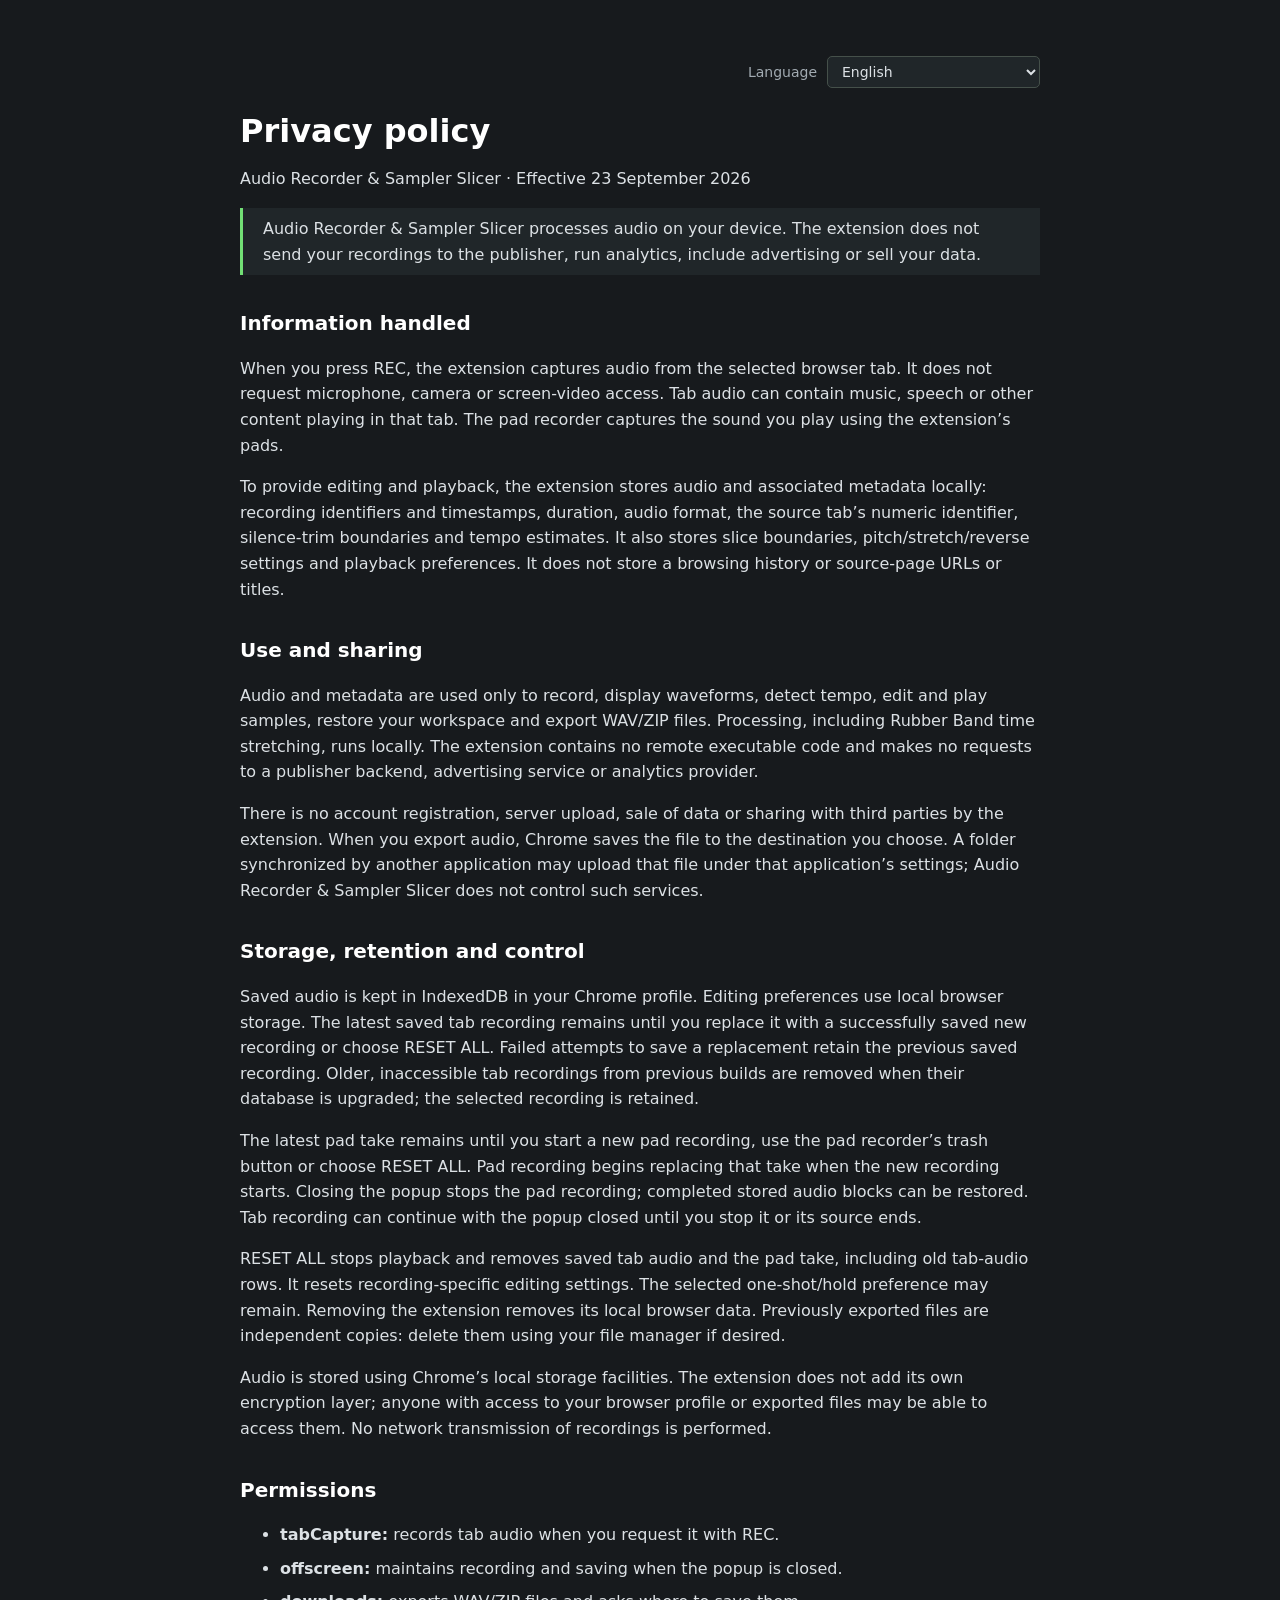
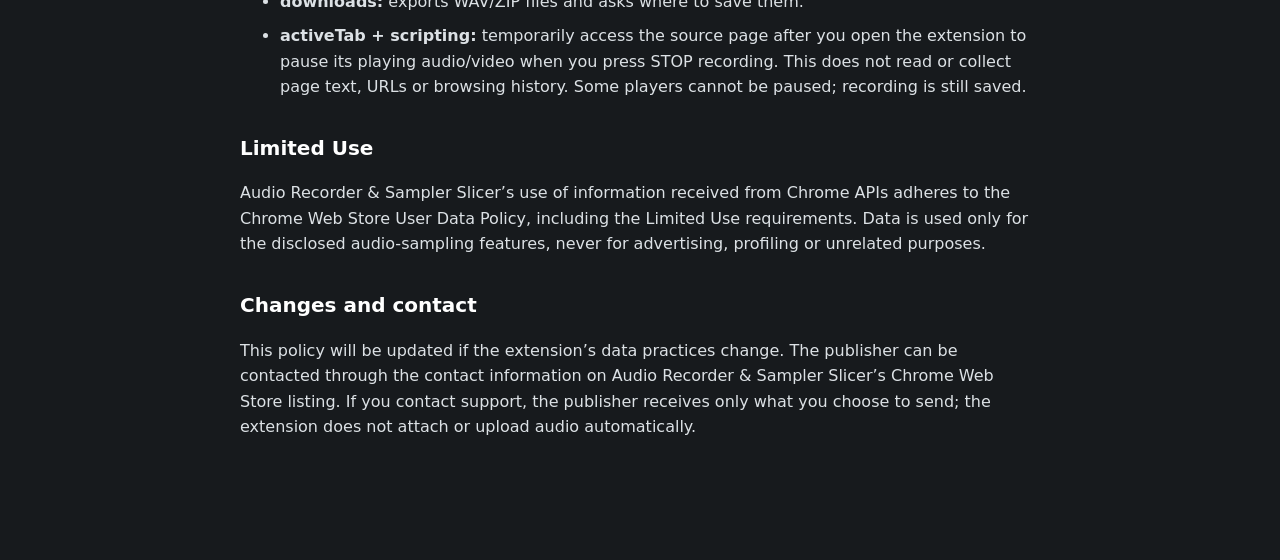
==== commit 2bd74e95: "Explain source-player pause permissions in privacy policy" ====
--- a/index.html
+++ b/index.html
@@ -20,7 +20,7 @@
 <body><main>
 <label class="language-picker" hidden><span data-legal="language">Language</span> <select id="language" aria-label="Language"></select></label>
 <h1 data-legal="privacy_0">Privacy policy</h1>
-<p data-legal="privacy_1">Audio Recorder & Sampler Slicer · Effective 19 September 2026</p>
+<p data-legal="privacy_1">Audio Recorder & Sampler Slicer · Effective 23 September 2026</p>
 <p class="notice" data-legal="privacy_2">Audio Recorder & Sampler Slicer processes audio on your device. The extension does not send your recordings to the publisher, run analytics, include advertising or sell your data.</p>
 <h2 data-legal="privacy_3">Information handled</h2>
 <p data-legal="privacy_4">When you press REC, the extension captures audio from the selected browser tab. It does not request microphone, camera or screen-video access. Tab audio can contain music, speech or other content playing in that tab. The pad recorder captures the sound you play using the extension’s pads.</p>
@@ -34,14 +34,14 @@
 <p data-legal="privacy_12">RESET ALL stops playback and removes saved tab audio and the pad take, including old tab-audio rows. It resets recording-specific editing settings. The selected one-shot/hold preference may remain. Removing the extension removes its local browser data. Previously exported files are independent copies: delete them using your file manager if desired.</p>
 <p data-legal="privacy_13">Audio is stored using Chrome’s local storage facilities. The extension does not add its own encryption layer; anyone with access to your browser profile or exported files may be able to access them. No network transmission of recordings is performed.</p>
 <h2 data-legal="privacy_14">Permissions</h2>
-<ul><li data-legal="privacy_15"><strong>tabCapture:</strong> records tab audio when you request it with REC.</li><li data-legal="privacy_16"><strong>offscreen:</strong> maintains recording and saving when the popup is closed.</li><li data-legal="privacy_17"><strong>downloads:</strong> exports WAV/ZIP files and asks where to save them.</li></ul>
+<ul><li data-legal="privacy_15"><strong>tabCapture:</strong> records tab audio when you request it with REC.</li><li data-legal="privacy_16"><strong>offscreen:</strong> maintains recording and saving when the popup is closed.</li><li data-legal="privacy_17"><strong>downloads:</strong> exports WAV/ZIP files and asks where to save them.</li><li data-legal="privacy_source_pause"><strong>activeTab + scripting:</strong> temporarily access the source page after you open the extension to pause its playing audio/video when you press STOP recording. This does not read or collect page text, URLs or browsing history. Some players cannot be paused; recording is still saved.</li></ul>
 <h2 data-legal="privacy_18">Limited Use</h2>
 <p data-legal="privacy_19">Audio Recorder & Sampler Slicer’s use of information received from Chrome APIs adheres to the Chrome Web Store User Data Policy, including the Limited Use requirements. Data is used only for the disclosed audio-sampling features, never for advertising, profiling or unrelated purposes.</p>
 <h2 data-legal="privacy_20">Changes and contact</h2>
 <p data-legal="privacy_21">This policy will be updated if the extension’s data practices change. The publisher can be contacted through the contact information on Audio Recorder & Sampler Slicer’s Chrome Web Store listing. If you contact support, the publisher receives only what you choose to send; the extension does not attach or upload audio automatically.</p>
 </main><script>(() => {
   const locales = [{"code":"en","tag":"en","label":"English"},{"code":"es","tag":"es","label":"Español (España)"},{"code":"es_419","tag":"es-419","label":"Español (Latinoamérica)"},{"code":"pt_BR","tag":"pt-BR","label":"Português (Brasil)"},{"code":"pt_PT","tag":"pt-PT","label":"Português (Portugal)"},{"code":"fr","tag":"fr","label":"Français"},{"code":"de","tag":"de","label":"Deutsch"},{"code":"it","tag":"it","label":"Italiano"},{"code":"pl","tag":"pl","label":"Polski"},{"code":"nl","tag":"nl","label":"Nederlands"},{"code":"ru","tag":"ru","label":"Русский"}];
-  const translations = {"en":{"privacy_0":"Privacy policy","privacy_1":"Audio Recorder & Sampler Slicer · Effective 19 September 2026","privacy_2":"Audio Recorder & Sampler Slicer processes audio on your device. The extension does not send your recordings to the publisher, run analytics, include advertising or sell your data.","privacy_3":"Information handled","privacy_4":"When you press REC, the extension captures audio from the selected browser tab. It does not request microphone, camera or screen-video access. Tab audio can contain music, speech or other content playing in that tab. The pad recorder captures the sound you play using the extension’s pads.","privacy_5":"To provide editing and playback, the extension stores audio and associated metadata locally: recording identifiers and timestamps, duration, audio format, the source tab’s numeric identifier, silence-trim boundaries and tempo estimates. It also stores slice boundaries, pitch/stretch/reverse settings and playback preferences. It does not store a browsing history or source-page URLs or titles.","privacy_6":"Use and sharing","privacy_7":"Audio and metadata are used only to record, display waveforms, detect tempo, edit and play samples, restore your workspace and export WAV/ZIP files. Processing, including Rubber Band time stretching, runs locally. The extension contains no remote executable code and makes no requests to a publisher backend, advertising service or analytics provider.","privacy_8":"There is no account registration, server upload, sale of data or sharing with third parties by the extension. When you export audio, Chrome saves the file to the destination you choose. A folder synchronized by another application may upload that file under that application’s settings; Audio Recorder & Sampler Slicer does not control such services.","privacy_9":"Storage, retention and control","privacy_10":"Saved audio is kept in IndexedDB in your Chrome profile. Editing preferences use local browser storage. The latest saved tab recording remains until you replace it with a successfully saved new recording or choose RESET ALL. Failed attempts to save a replacement retain the previous saved recording. Older, inaccessible tab recordings from previous builds are removed when their database is upgraded; the selected recording is retained.","privacy_11":"The latest pad take remains until you start a new pad recording, use the pad recorder’s trash button or choose RESET ALL. Pad recording begins replacing that take when the new recording starts. Closing the popup stops the pad recording; completed stored audio blocks can be restored. Tab recording can continue with the popup closed until you stop it or its source ends.","privacy_12":"RESET ALL stops playback and removes saved tab audio and the pad take, including old tab-audio rows. It resets recording-specific editing settings. The selected one-shot/hold preference may remain. Removing the extension removes its local browser data. Previously exported files are independent copies: delete them using your file manager if desired.","privacy_13":"Audio is stored using Chrome’s local storage facilities. The extension does not add its own encryption layer; anyone with access to your browser profile or exported files may be able to access them. No network transmission of recordings is performed.","privacy_14":"Permissions","privacy_15":"\u003cstrong>tabCapture:\u003c/strong> records tab audio when you request it with REC.","privacy_16":"\u003cstrong>offscreen:\u003c/strong> maintains recording and saving when the popup is closed.","privacy_17":"\u003cstrong>downloads:\u003c/strong> exports WAV/ZIP files and asks where to save them.","privacy_18":"Limited Use","privacy_19":"Audio Recorder & Sampler Slicer’s use of information received from Chrome APIs adheres to the Chrome Web Store User Data Policy, including the Limited Use requirements. Data is used only for the disclosed audio-sampling features, never for advertising, profiling or unrelated purposes.","privacy_20":"Changes and contact","privacy_21":"This policy will be updated if the extension’s data practices change. The publisher can be contacted through the contact information on Audio Recorder & Sampler Slicer’s Chrome Web Store listing. If you contact support, the publisher receives only what you choose to send; the extension does not attach or upload audio automatically.","privacy_title":"Audio Recorder & Sampler Slicer — privacy policy","language":"Language"},"es":{"privacy_0":"Política de privacidad","privacy_1":"Audio Recorder & Sampler Slicer · Vigente desde el 19 de septiembre de 2026","privacy_2":"Audio Recorder & Sampler Slicer procesa el audio en tu dispositivo. La extensión no envía tus grabaciones al editor, no utiliza analítica, no incluye publicidad ni vende tus datos.","privacy_3":"Información tratada","privacy_4":"Al pulsar REC, la extensión captura el audio de la pestaña seleccionada. No solicita acceso al micrófono, a la cámara ni a vídeo de la pantalla. El audio de la pestaña puede contener música, voz u otro contenido que se reproduzca en ella. La grabadora de pads captura el sonido que tocas con los pads de la extensión.","privacy_5":"Para editar y reproducir, la extensión almacena el audio y sus metadatos localmente: identificadores y fechas de las grabaciones, duración, formato de audio, identificador numérico de la pestaña de origen, límites de recorte de silencio y estimaciones de tempo. También guarda los límites de los fragmentos, los ajustes de tono, estiramiento e inversión y las preferencias de reproducción. No guarda un historial de navegación ni las URL o los títulos de las páginas de origen.","privacy_6":"Uso y comunicación de datos","privacy_7":"El audio y los metadatos se utilizan únicamente para grabar, mostrar formas de onda, detectar el tempo, editar y reproducir samples, restaurar tu espacio de trabajo y exportar archivos WAV/ZIP. El procesamiento, incluido el estiramiento temporal con Rubber Band, se realiza localmente. La extensión no contiene código ejecutable remoto ni realiza solicitudes a servidores del editor, servicios publicitarios o proveedores de analítica.","privacy_8":"La extensión no requiere registro, no sube datos a servidores, no vende datos ni los comparte con terceros. Al exportar audio, Chrome guarda el archivo en el destino que elijas. Una carpeta sincronizada por otra aplicación puede subir ese archivo según los ajustes de dicha aplicación; Audio Recorder & Sampler Slicer no controla esos servicios.","privacy_9":"Almacenamiento, conservación y control","privacy_10":"El audio guardado se conserva en IndexedDB dentro de tu perfil de Chrome. Las preferencias de edición usan el almacenamiento local del navegador. La última grabación de pestaña guardada se conserva hasta que la sustituyas por una nueva grabación guardada correctamente o pulses BORRAR TODO (RESET ALL). Si falla el guardado de la sustitución, se mantiene la grabación anterior. Las grabaciones antiguas e inaccesibles de versiones anteriores se eliminan al actualizar su base de datos; se conserva la grabación seleccionada.","privacy_11":"La última toma de los pads se conserva hasta que inicies otra, uses la papelera de la grabadora o pulses BORRAR TODO (RESET ALL). La nueva toma empieza a sustituir a la anterior al comenzar la grabación. Cerrar la ventana de la extensión detiene la grabación de pads; los bloques de audio completos que ya se hayan guardado se pueden recuperar. La grabación de pestaña puede continuar con la ventana cerrada hasta que la detengas o termine su fuente.","privacy_12":"BORRAR TODO (RESET ALL) detiene la reproducción y elimina el audio de pestañas guardado y la toma de pads, incluidas las filas antiguas de audio de pestañas. Restablece los ajustes de edición de la grabación. La preferencia de reproducción completa o por pulsación mantenida puede conservarse. Al desinstalar la extensión se eliminan sus datos locales del navegador. Los archivos exportados son copias independientes: elimínalos con tu gestor de archivos si lo deseas.","privacy_13":"El audio se guarda mediante las funciones de almacenamiento local de Chrome. La extensión no añade una capa de cifrado propia; alguien con acceso a tu perfil del navegador o a los archivos exportados podría acceder a ellos. Las grabaciones no se transmiten por la red.","privacy_14":"Permisos","privacy_15":"\u003cstrong>tabCapture:\u003c/strong> graba el audio de la pestaña cuando lo solicitas con REC.","privacy_16":"\u003cstrong>offscreen:\u003c/strong> mantiene la grabación y el guardado con la ventana de la extensión cerrada.","privacy_17":"\u003cstrong>downloads:\u003c/strong> exporta archivos WAV/ZIP y pregunta dónde guardarlos.","privacy_18":"Uso limitado (Limited Use)","privacy_19":"El uso que hace Audio Recorder & Sampler Slicer de la información recibida a través de las API de Chrome cumple la Política de Datos de Usuario de Chrome Web Store, incluidos los requisitos de uso limitado. Los datos solo se utilizan para las funciones de muestreo de audio descritas, nunca para publicidad, elaboración de perfiles u otros fines ajenos.","privacy_20":"Cambios y contacto","privacy_21":"Esta política se actualizará si cambian las prácticas de tratamiento de datos de la extensión. Puedes contactar con el editor mediante los datos de contacto de la ficha de Audio Recorder & Sampler Slicer en Chrome Web Store. Si contactas con soporte, el editor recibe únicamente lo que decidas enviar; la extensión no adjunta ni sube audio automáticamente.","privacy_title":"Audio Recorder & Sampler Slicer — política de privacidad","language":"Idioma"},"es_419":{"privacy_0":"Política de privacidad","privacy_1":"Audio Recorder & Sampler Slicer · Vigente desde el 19 de septiembre de 2026","privacy_2":"Audio Recorder & Sampler Slicer procesa el audio en tu dispositivo. La extensión no envía tus grabaciones al editor, no utiliza analítica, no incluye publicidad ni vende tus datos.","privacy_3":"Información tratada","privacy_4":"Al pulsar REC, la extensión captura el audio de la pestaña seleccionada. No solicita acceso al micrófono, a la cámara ni a vídeo de la pantalla. El audio de la pestaña puede contener música, voz u otro contenido que se reproduzca en ella. La grabadora de pads captura el sonido que tocas con los pads de la extensión.","privacy_5":"Para editar y reproducir, la extensión almacena el audio y sus metadatos localmente: identificadores y fechas de las grabaciones, duración, formato de audio, identificador numérico de la pestaña de origen, límites de recorte de silencio y estimaciones de tempo. También guarda los límites de los fragmentos, los ajustes de tono, estiramiento e inversión y las preferencias de reproducción. No guarda un historial de navegación ni las URL o los títulos de las páginas de origen.","privacy_6":"Uso y comunicación de datos","privacy_7":"El audio y los metadatos se utilizan únicamente para grabar, mostrar formas de onda, detectar el tempo, editar y reproducir samples, restaurar tu espacio de trabajo y exportar archivos WAV/ZIP. El procesamiento, incluido el estiramiento temporal con Rubber Band, se realiza localmente. La extensión no contiene código ejecutable remoto ni realiza solicitudes a servidores del editor, servicios publicitarios o proveedores de analítica.","privacy_8":"La extensión no requiere registro, no sube datos a servidores, no vende datos ni los comparte con terceros. Al exportar audio, Chrome guarda el archivo en el destino que elijas. Una carpeta sincronizada por otra aplicación puede subir ese archivo según los ajustes de dicha aplicación; Audio Recorder & Sampler Slicer no controla esos servicios.","privacy_9":"Almacenamiento, conservación y control","privacy_10":"El audio guardado se conserva en IndexedDB dentro de tu perfil de Chrome. Las preferencias de edición usan el almacenamiento local del navegador. La última grabación de pestaña guardada se conserva hasta que la sustituyas por una nueva grabación guardada correctamente o pulses BORRAR TODO (RESET ALL). Si falla el guardado de la sustitución, se mantiene la grabación anterior. Las grabaciones antiguas e inaccesibles de versiones anteriores se eliminan al actualizar su base de datos; se conserva la grabación seleccionada.","privacy_11":"La última toma de los pads se conserva hasta que inicies otra, uses la papelera de la grabadora o pulses BORRAR TODO (RESET ALL). La nueva toma empieza a sustituir a la anterior al comenzar la grabación. Cerrar la ventana de la extensión detiene la grabación de pads; los bloques de audio completos que ya se hayan guardado se pueden recuperar. La grabación de pestaña puede continuar con la ventana cerrada hasta que la detengas o termine su fuente.","privacy_12":"BORRAR TODO (RESET ALL) detiene la reproducción y elimina el audio de pestañas guardado y la toma de pads, incluidas las filas antiguas de audio de pestañas. Restablece los ajustes de edición de la grabación. La preferencia de reproducción completa o por pulsación mantenida puede conservarse. Al desinstalar la extensión se eliminan sus datos locales del navegador. Los archivos exportados son copias independientes: elimínalos con tu gestor de archivos si lo deseas.","privacy_13":"El audio se guarda mediante las funciones de almacenamiento local de Chrome. La extensión no añade una capa de cifrado propia; alguien con acceso a tu perfil del navegador o a los archivos exportados podría acceder a ellos. Las grabaciones no se transmiten por la red.","privacy_14":"Permisos","privacy_15":"\u003cstrong>tabCapture:\u003c/strong> graba el audio de la pestaña cuando lo solicitas con REC.","privacy_16":"\u003cstrong>offscreen:\u003c/strong> mantiene la grabación y el guardado con la ventana de la extensión cerrada.","privacy_17":"\u003cstrong>downloads:\u003c/strong> exporta archivos WAV/ZIP y pregunta dónde guardarlos.","privacy_18":"Uso limitado (Limited Use)","privacy_19":"El uso que hace Audio Recorder & Sampler Slicer de la información recibida a través de las API de Chrome cumple la Política de Datos de Usuario de Chrome Web Store, incluidos los requisitos de uso limitado. Los datos solo se utilizan para las funciones de muestreo de audio descritas, nunca para publicidad, elaboración de perfiles u otros fines ajenos.","privacy_20":"Cambios y contacto","privacy_21":"Esta política se actualizará si cambian las prácticas de tratamiento de datos de la extensión. Puedes contactar con el editor mediante los datos de contacto de la ficha de Audio Recorder & Sampler Slicer en Chrome Web Store. Si contactas con soporte, el editor recibe únicamente lo que decidas enviar; la extensión no adjunta ni sube audio automáticamente.","privacy_title":"Audio Recorder & Sampler Slicer — política de privacidad","language":"Idioma"},"pt_BR":{"privacy_0":"Política de privacidade","privacy_1":"Audio Recorder & Sampler Slicer · Em vigor desde 19 de setembro de 2026","privacy_2":"O Audio Recorder & Sampler Slicer processa o áudio no seu dispositivo. A extensão não envia suas gravações ao editor, não usa ferramentas de análise, não inclui anúncios e não vende seus dados.","privacy_3":"Informações tratadas","privacy_4":"Ao pressionar REC, a extensão captura o áudio da aba selecionada do navegador. Ela não solicita acesso ao microfone, à câmera ou a vídeo da tela. O áudio da aba pode conter música, fala ou outros conteúdos reproduzidos nela. O gravador de pads captura o som que você toca usando os pads da extensão.","privacy_5":"Para permitir edição e reprodução, a extensão armazena localmente o áudio e os metadados associados: identificadores e datas das gravações, duração, formato de áudio, identificador numérico da aba de origem, limites do corte de silêncio e estimativas de tempo. Também armazena limites dos trechos, ajustes de tom, estiramento e inversão e preferências de reprodução. Não armazena histórico de navegação, URLs ou títulos das páginas de origem.","privacy_6":"Uso e compartilhamento","privacy_7":"O áudio e os metadados são usados apenas para gravar, exibir formas de onda, detectar o tempo, editar e reproduzir samples, restaurar seu espaço de trabalho e exportar arquivos WAV/ZIP. O processamento, incluindo o estiramento temporal com Rubber Band, é local. A extensão não contém código executável remoto e não faz solicitações a servidores do editor, serviços de publicidade ou fornecedores de análise.","privacy_8":"A extensão não exige cadastro, não envia dados a servidores, não vende dados e não os compartilha com terceiros. Ao exportar áudio, o Chrome salva o arquivo no destino que você escolher. Uma pasta sincronizada por outro aplicativo pode enviar esse arquivo conforme as configurações desse aplicativo; o Audio Recorder & Sampler Slicer não controla esses serviços.","privacy_9":"Armazenamento, retenção e controle","privacy_10":"O áudio salvo fica no IndexedDB do seu perfil do Chrome. As preferências de edição usam o armazenamento local do navegador. A última gravação de aba salva permanece até você substituí-la por uma nova gravação salva com sucesso ou escolher APAGAR TUDO (RESET ALL). Se a tentativa de salvar a substituição falhar, a gravação anterior é mantida. Gravações antigas e inacessíveis de versões anteriores são removidas quando o banco de dados é atualizado; a gravação selecionada é mantida.","privacy_11":"A última tomada dos pads permanece até você iniciar uma nova gravação, usar a lixeira do gravador ou escolher APAGAR TUDO (RESET ALL). A nova tomada começa a substituir a anterior quando a gravação é iniciada. Fechar a janela da extensão interrompe a gravação dos pads; blocos de áudio completos já armazenados podem ser restaurados. A gravação da aba pode continuar com a janela fechada até você pará-la ou sua fonte terminar.","privacy_12":"APAGAR TUDO (RESET ALL) interrompe a reprodução e remove o áudio de abas salvo e a tomada dos pads, incluindo registros antigos de áudio de abas. Redefine os ajustes de edição específicos da gravação. A preferência de reprodução completa ou ao segurar pode ser mantida. Remover a extensão remove seus dados locais do navegador. Os arquivos já exportados são cópias independentes: exclua-os com o gerenciador de arquivos, se desejar.","privacy_13":"O áudio é armazenado usando os recursos de armazenamento local do Chrome. A extensão não adiciona sua própria camada de criptografia; quem tiver acesso ao seu perfil do navegador ou aos arquivos exportados poderá acessá-los. As gravações não são transmitidas pela rede.","privacy_14":"Permissões","privacy_15":"\u003cstrong>tabCapture:\u003c/strong> grava o áudio da aba quando você solicita com REC.","privacy_16":"\u003cstrong>offscreen:\u003c/strong> mantém a gravação e o salvamento quando a janela está fechada.","privacy_17":"\u003cstrong>downloads:\u003c/strong> exporta arquivos WAV/ZIP e pergunta onde salvá-los.","privacy_18":"Uso limitado (Limited Use)","privacy_19":"O uso pelo Audio Recorder & Sampler Slicer das informações recebidas pelas APIs do Chrome está de acordo com a Política de Dados do Usuário da Chrome Web Store, incluindo os requisitos de uso limitado. Os dados são usados apenas para as funções de sampling de áudio descritas, nunca para publicidade, criação de perfis ou finalidades não relacionadas.","privacy_20":"Alterações e contato","privacy_21":"Esta política será atualizada se as práticas de tratamento de dados da extensão mudarem. O editor pode ser contatado pelos dados de contato na página do Audio Recorder & Sampler Slicer na Chrome Web Store. Se você entrar em contato com o suporte, o editor recebe apenas o que você decidir enviar; a extensão não anexa nem envia áudio automaticamente.","privacy_title":"Audio Recorder & Sampler Slicer — política de privacidade","language":"Idioma"},"pt_PT":{"privacy_0":"Política de privacidade","privacy_1":"Audio Recorder & Sampler Slicer · Em vigor desde 19 de setembro de 2026","privacy_2":"O Audio Recorder & Sampler Slicer processa o áudio no seu dispositivo. A extensão não envia as suas gravações ao editor, não utiliza ferramentas de análise, não inclui anúncios e não vende os seus dados.","privacy_3":"Informações tratadas","privacy_4":"Ao premir REC, a extensão captura o áudio do separador selecionado do navegador. Não solicita acesso ao microfone, à câmara ou a vídeo do ecrã. O áudio do separador pode conter música, fala ou outros conteúdos reproduzidos nesse separador. O gravador de pads captura o som que toca com os pads da extensão.","privacy_5":"Para permitir a edição e a reprodução, a extensão armazena localmente o áudio e os metadados associados: identificadores e datas das gravações, duração, formato de áudio, identificador numérico do separador de origem, limites do corte de silêncio e estimativas de tempo. Também guarda os limites dos trechos, ajustes de tom, estiramento e inversão e preferências de reprodução. Não guarda o histórico de navegação, os URL ou os títulos das páginas de origem.","privacy_6":"Utilização e partilha","privacy_7":"O áudio e os metadados são utilizados apenas para gravar, mostrar formas de onda, detetar o tempo, editar e reproduzir samples, restaurar o espaço de trabalho e exportar ficheiros WAV/ZIP. O processamento, incluindo o estiramento temporal com Rubber Band, é local. A extensão não contém código executável remoto e não faz pedidos a servidores do editor, serviços de publicidade ou fornecedores de análise.","privacy_8":"A extensão não exige registo de conta, não envia dados para servidores, não vende dados e não os partilha com terceiros. Ao exportar áudio, o Chrome guarda o ficheiro no destino escolhido. Uma pasta sincronizada por outra aplicação pode enviar esse ficheiro de acordo com as definições dessa aplicação; o Audio Recorder & Sampler Slicer não controla esses serviços.","privacy_9":"Armazenamento, conservação e controlo","privacy_10":"O áudio guardado fica no IndexedDB do seu perfil do Chrome. As preferências de edição utilizam o armazenamento local do navegador. A última gravação de separador guardada permanece até a substituir por uma nova gravação guardada com sucesso ou escolher APAGAR TUDO (RESET ALL). Se a tentativa de guardar a substituição falhar, a gravação anterior é mantida. As gravações antigas e inacessíveis de versões anteriores são removidas quando a base de dados é atualizada; a gravação selecionada é mantida.","privacy_11":"A última tomada dos pads permanece até iniciar uma nova gravação, utilizar o caixote do lixo do gravador ou escolher APAGAR TUDO (RESET ALL). A nova tomada começa a substituir a anterior assim que a gravação é iniciada. Fechar a janela da extensão interrompe a gravação dos pads; os blocos de áudio completos já guardados podem ser restaurados. A gravação do separador pode continuar com a janela fechada até ser interrompida ou a sua fonte terminar.","privacy_12":"APAGAR TUDO (RESET ALL) interrompe a reprodução e remove o áudio guardado dos separadores e a tomada dos pads, incluindo registos antigos de áudio dos separadores. Repõe os ajustes de edição específicos da gravação. A preferência de reprodução completa ou ao manter premido pode ser mantida. Remover a extensão remove os seus dados locais do navegador. Os ficheiros já exportados são cópias independentes: elimine-os com o gestor de ficheiros, se desejar.","privacy_13":"O áudio é guardado através dos recursos de armazenamento local do Chrome. A extensão não acrescenta uma camada de cifragem própria; quem tiver acesso ao seu perfil do navegador ou aos ficheiros exportados poderá aceder-lhes. As gravações não são transmitidas pela rede.","privacy_14":"Permissões","privacy_15":"\u003cstrong>tabCapture:\u003c/strong> grava o áudio do separador quando o solicita com REC.","privacy_16":"\u003cstrong>offscreen:\u003c/strong> mantém a gravação e o armazenamento quando a janela está fechada.","privacy_17":"\u003cstrong>downloads:\u003c/strong> exporta ficheiros WAV/ZIP e pergunta onde os guardar.","privacy_18":"Utilização limitada (Limited Use)","privacy_19":"A utilização pelo Audio Recorder & Sampler Slicer das informações recebidas através das API do Chrome está de acordo com a Política de Dados do Utilizador da Chrome Web Store, incluindo os requisitos de utilização limitada. Os dados são utilizados apenas para as funções de sampling de áudio descritas, nunca para publicidade, criação de perfis ou finalidades não relacionadas.","privacy_20":"Alterações e contacto","privacy_21":"Esta política será atualizada se as práticas de tratamento de dados da extensão mudarem. O editor pode ser contactado através dos contactos na página do Audio Recorder & Sampler Slicer na Chrome Web Store. Se contactar o apoio, o editor recebe apenas o que decidir enviar; a extensão não anexa nem envia áudio automaticamente.","privacy_title":"Audio Recorder & Sampler Slicer — política de privacidade","language":"Idioma"},"fr":{"privacy_0":"Politique de confidentialité","privacy_1":"Audio Recorder & Sampler Slicer · En vigueur depuis le 19 septembre 2026","privacy_2":"Audio Recorder & Sampler Slicer traite l’audio sur votre appareil. L’extension n’envoie pas vos enregistrements à l’éditeur, n’utilise pas d’outils d’analyse, n’inclut aucune publicité et ne vend pas vos données.","privacy_3":"Informations traitées","privacy_4":"Lorsque vous appuyez sur REC, l’extension capture l’audio de l’onglet sélectionné. Elle ne demande aucun accès au microphone, à la caméra ou à la vidéo de l’écran. L’audio de l’onglet peut contenir de la musique, des paroles ou tout autre contenu qui y est lu. L’enregistreur de pads capture le son que vous jouez avec les pads de l’extension.","privacy_5":"Pour l’édition et la lecture, l’extension stocke localement l’audio et ses métadonnées : identifiants et dates des enregistrements, durée, format audio, identifiant numérique de l’onglet source, limites de suppression des silences et estimations du tempo. Elle conserve aussi les limites des tranches, les réglages de hauteur, d’étirement et d’inversion, ainsi que les préférences de lecture. Elle ne conserve ni historique de navigation, ni URL ou titres des pages sources.","privacy_6":"Utilisation et partage","privacy_7":"L’audio et les métadonnées servent uniquement à enregistrer, afficher les formes d’onde, détecter le tempo, éditer et lire les samples, restaurer votre espace de travail et exporter des fichiers WAV/ZIP. Le traitement, y compris l’étirement temporel avec Rubber Band, s’effectue localement. L’extension ne contient aucun code exécutable distant et n’envoie aucune requête à un serveur de l’éditeur, un service publicitaire ou un fournisseur d’analyse.","privacy_8":"L’extension ne prévoit ni création de compte, ni envoi vers un serveur, ni vente de données, ni partage avec des tiers. Lors de l’export audio, Chrome enregistre le fichier à l’emplacement choisi. Un dossier synchronisé par une autre application peut envoyer ce fichier selon les réglages de cette application ; Audio Recorder & Sampler Slicer ne contrôle pas ces services.","privacy_9":"Stockage, conservation et contrôle","privacy_10":"L’audio sauvegardé est conservé dans IndexedDB au sein de votre profil Chrome. Les préférences d’édition utilisent le stockage local du navigateur. Le dernier enregistrement d’onglet sauvegardé reste disponible jusqu’à son remplacement par un nouvel enregistrement sauvegardé avec succès, ou jusqu’à l’utilisation de TOUT EFFACER (RESET ALL). Si l’enregistrement de remplacement ne peut pas être sauvegardé, le précédent est conservé. Les anciens enregistrements d’onglets devenus inaccessibles dans les versions précédentes sont supprimés lors de la mise à niveau de leur base de données ; l’enregistrement sélectionné est conservé.","privacy_11":"La dernière prise des pads reste disponible jusqu’au début d’une nouvelle prise, à l’utilisation de la corbeille de l’enregistreur ou de TOUT EFFACER (RESET ALL). La nouvelle prise commence à remplacer la précédente dès le début de l’enregistrement. Fermer la fenêtre de l’extension arrête l’enregistrement des pads ; les blocs audio complets déjà sauvegardés peuvent être restaurés. L’enregistrement d’onglet peut continuer lorsque la fenêtre est fermée, jusqu’à son arrêt ou à la fin de sa source.","privacy_12":"TOUT EFFACER (RESET ALL) arrête la lecture et supprime l’audio des onglets sauvegardé ainsi que la prise des pads, y compris les anciennes lignes d’audio des onglets. Les réglages d’édition propres à l’enregistrement sont réinitialisés. Le mode de lecture intégral ou par maintien peut être conservé. Désinstaller l’extension supprime ses données locales du navigateur. Les fichiers déjà exportés sont des copies indépendantes : supprimez-les avec votre gestionnaire de fichiers si vous le souhaitez.","privacy_13":"L’audio est stocké au moyen des fonctions de stockage local de Chrome. L’extension n’ajoute pas sa propre couche de chiffrement ; toute personne ayant accès à votre profil du navigateur ou aux fichiers exportés peut éventuellement y accéder. Les enregistrements ne sont pas transmis par le réseau.","privacy_14":"Autorisations","privacy_15":"\u003cstrong>tabCapture :\u003c/strong> enregistre l’audio d’un onglet lorsque vous le demandez avec REC.","privacy_16":"\u003cstrong>offscreen :\u003c/strong> maintient l’enregistrement et la sauvegarde lorsque la fenêtre est fermée.","privacy_17":"\u003cstrong>downloads :\u003c/strong> exporte les fichiers WAV/ZIP et vous demande où les enregistrer.","privacy_18":"Utilisation limitée (Limited Use)","privacy_19":"L’utilisation par Audio Recorder & Sampler Slicer des informations reçues via les API Chrome respecte les règles du Chrome Web Store relatives aux données utilisateur, y compris les exigences d’utilisation limitée. Les données servent uniquement aux fonctions d’échantillonnage audio décrites, jamais à la publicité, au profilage ou à des fins sans rapport.","privacy_20":"Modifications et contact","privacy_21":"Cette politique sera mise à jour si les pratiques de traitement des données de l’extension changent. Vous pouvez joindre l’éditeur aux coordonnées indiquées sur la fiche Audio Recorder & Sampler Slicer du Chrome Web Store. Si vous contactez l’assistance, l’éditeur ne reçoit que ce que vous choisissez d’envoyer ; l’extension ne joint ni n’envoie automatiquement de fichiers audio.","privacy_title":"Audio Recorder & Sampler Slicer — politique de confidentialité","language":"Langue"},"de":{"privacy_0":"Datenschutzerklärung","privacy_1":"Audio Recorder & Sampler Slicer · Gültig ab 19. September 2026","privacy_2":"Audio Recorder & Sampler Slicer verarbeitet Audio auf deinem Gerät. Die Erweiterung sendet deine Aufnahmen nicht an den Herausgeber, verwendet keine Analysedienste, enthält keine Werbung und verkauft deine Daten nicht.","privacy_3":"Verarbeitete Informationen","privacy_4":"Wenn du REC drückst, nimmt die Erweiterung Audio aus dem ausgewählten Browser-Tab auf. Sie fordert keinen Zugriff auf Mikrofon, Kamera oder Bildschirmvideo an. Tab-Audio kann Musik, Sprache oder andere im Tab wiedergegebene Inhalte enthalten. Der Pad-Recorder nimmt die Klänge auf, die du mit den Pads der Erweiterung spielst.","privacy_5":"Für Bearbeitung und Wiedergabe speichert die Erweiterung Audio und zugehörige Metadaten lokal: Aufnahme-IDs und Zeitstempel, Dauer, Audioformat, die numerische ID des Quell-Tabs, Grenzen der Stilleentfernung und Temposchätzungen. Außerdem speichert sie Slice-Grenzen, Einstellungen für Tonhöhe, Stretch und Rückwärtswiedergabe sowie Wiedergabeeinstellungen. Ein Browserverlauf sowie URLs oder Titel der Quellseiten werden nicht gespeichert.","privacy_6":"Verwendung und Weitergabe","privacy_7":"Audio und Metadaten dienen ausschließlich der Aufnahme, Wellenformanzeige, Tempoerkennung, Sample-Bearbeitung und -Wiedergabe, Wiederherstellung deines Arbeitsbereichs und dem WAV/ZIP-Export. Die Verarbeitung einschließlich Rubber Band Time-Stretching erfolgt lokal. Die Erweiterung enthält keinen entfernten ausführbaren Code und stellt keine Anfragen an Server des Herausgebers, Werbedienste oder Analyseanbieter.","privacy_8":"Die Erweiterung erfordert keine Kontoregistrierung und lädt keine Daten auf Server hoch, verkauft keine Daten und gibt sie nicht an Dritte weiter. Beim Audioexport speichert Chrome die Datei am von dir gewählten Ort. Ein von einer anderen Anwendung synchronisierter Ordner kann die Datei gemäß den Einstellungen dieser Anwendung hochladen; Audio Recorder & Sampler Slicer kontrolliert solche Dienste nicht.","privacy_9":"Speicherung, Aufbewahrung und Kontrolle","privacy_10":"Gespeichertes Audio liegt in IndexedDB in deinem Chrome-Profil. Bearbeitungseinstellungen verwenden den lokalen Browserspeicher. Die zuletzt gespeicherte Tab-Aufnahme bleibt erhalten, bis du sie durch eine erfolgreich gespeicherte neue Aufnahme ersetzt oder ALLES LÖSCHEN (RESET ALL) wählst. Schlägt das Speichern eines Ersatzes fehl, bleibt die bisherige Aufnahme erhalten. Ältere, nicht mehr zugängliche Tab-Aufnahmen aus früheren Versionen werden beim Aktualisieren ihrer Datenbank entfernt; die ausgewählte Aufnahme bleibt erhalten.","privacy_11":"Die letzte Pad-Aufnahme bleibt erhalten, bis du eine neue Pad-Aufnahme startest, den Papierkorb des Recorders verwendest oder ALLES LÖSCHEN (RESET ALL) wählst. Mit Beginn der neuen Aufnahme wird die vorherige Pad-Aufnahme ersetzt. Das Schließen des Erweiterungsfensters stoppt die Pad-Aufnahme; vollständig gespeicherte Audioblöcke können wiederhergestellt werden. Die Tab-Aufnahme kann bei geschlossenem Fenster weiterlaufen, bis du sie stoppst oder ihre Quelle endet.","privacy_12":"ALLES LÖSCHEN (RESET ALL) stoppt die Wiedergabe und entfernt gespeichertes Tab-Audio und die Pad-Aufnahme einschließlich alter Tab-Audio-Datensätze. Aufnahmebezogene Bearbeitungseinstellungen werden zurückgesetzt. Die gewählte Einstellung für einmalige Wiedergabe oder Gedrückthalten kann erhalten bleiben. Beim Entfernen der Erweiterung werden ihre lokalen Browserdaten entfernt. Bereits exportierte Dateien sind unabhängige Kopien; lösche sie bei Bedarf mit deinem Dateimanager.","privacy_13":"Audio wird mit den lokalen Speicherfunktionen von Chrome gespeichert. Die Erweiterung fügt keine eigene Verschlüsselung hinzu; Personen mit Zugriff auf dein Browserprofil oder exportierte Dateien können möglicherweise darauf zugreifen. Aufnahmen werden nicht über das Netzwerk übertragen.","privacy_14":"Berechtigungen","privacy_15":"\u003cstrong>tabCapture:\u003c/strong> nimmt Tab-Audio auf, wenn du dies mit REC anforderst.","privacy_16":"\u003cstrong>offscreen:\u003c/strong> ermöglicht Aufnahme und Speicherung bei geschlossenem Erweiterungsfenster.","privacy_17":"\u003cstrong>downloads:\u003c/strong> exportiert WAV/ZIP-Dateien und fragt nach dem Speicherort.","privacy_18":"Eingeschränkte Nutzung (Limited Use)","privacy_19":"Audio Recorder & Sampler Slicers Verwendung von Informationen aus den Chrome-APIs entspricht der Nutzerdatenrichtlinie des Chrome Web Store einschließlich der Anforderungen zur eingeschränkten Nutzung. Daten werden nur für die beschriebenen Audio-Sampling-Funktionen verwendet, niemals für Werbung, Profilbildung oder sachfremde Zwecke.","privacy_20":"Änderungen und Kontakt","privacy_21":"Diese Erklärung wird aktualisiert, wenn sich die Datenverarbeitung der Erweiterung ändert. Der Herausgeber ist über die Kontaktinformationen im Chrome-Web-Store-Eintrag von Audio Recorder & Sampler Slicer erreichbar. Bei einer Supportanfrage erhält der Herausgeber nur das, was du selbst sendest; die Erweiterung hängt Audio nicht automatisch an und lädt es nicht automatisch hoch.","privacy_title":"Audio Recorder & Sampler Slicer — Datenschutzerklärung","language":"Sprache"},"it":{"privacy_0":"Informativa sulla privacy","privacy_1":"Audio Recorder & Sampler Slicer · In vigore dal 19 settembre 2026","privacy_2":"Audio Recorder & Sampler Slicer elabora l’audio sul tuo dispositivo. L’estensione non invia le registrazioni all’editore, non usa strumenti di analisi, non include pubblicità e non vende i tuoi dati.","privacy_3":"Informazioni trattate","privacy_4":"Quando premi REC, l’estensione acquisisce l’audio della scheda selezionata. Non richiede accesso al microfono, alla fotocamera o al video dello schermo. L’audio della scheda può contenere musica, parlato o altri contenuti riprodotti nella scheda. Il registratore dei pad acquisisce il suono che suoni usando i pad dell’estensione.","privacy_5":"Per consentire modifica e riproduzione, l’estensione memorizza localmente audio e metadati associati: identificativi e date delle registrazioni, durata, formato audio, identificativo numerico della scheda di origine, limiti del taglio del silenzio e stime del tempo. Memorizza anche i limiti dei frammenti, le impostazioni di intonazione, stretch e inversione e le preferenze di riproduzione. Non conserva la cronologia di navigazione né gli URL o i titoli delle pagine di origine.","privacy_6":"Utilizzo e condivisione","privacy_7":"Audio e metadati vengono usati solo per registrare, visualizzare forme d’onda, rilevare il tempo, modificare e riprodurre campioni, ripristinare l’area di lavoro ed esportare file WAV/ZIP. L’elaborazione, incluso lo stretch temporale con Rubber Band, avviene localmente. L’estensione non contiene codice eseguibile remoto e non invia richieste a server dell’editore, servizi pubblicitari o fornitori di analisi.","privacy_8":"L’estensione non richiede account, non carica dati su server, non vende dati e non li condivide con terzi. Quando esporti l’audio, Chrome salva il file nella destinazione scelta. Una cartella sincronizzata da un’altra applicazione può caricare il file secondo le impostazioni di tale applicazione; Audio Recorder & Sampler Slicer non controlla questi servizi.","privacy_9":"Memorizzazione, conservazione e controllo","privacy_10":"L’audio salvato viene conservato in IndexedDB nel tuo profilo Chrome. Le preferenze di modifica usano la memoria locale del browser. L’ultima registrazione di scheda salvata rimane finché non la sostituisci con una nuova registrazione salvata correttamente o scegli CANCELLA TUTTO (RESET ALL). Se il salvataggio della sostituzione fallisce, la registrazione precedente viene conservata. Le vecchie registrazioni di scheda non più accessibili delle versioni precedenti vengono rimosse quando si aggiorna il loro database; la registrazione selezionata viene conservata.","privacy_11":"L’ultima registrazione dei pad rimane finché non ne avvii una nuova, usi il cestino del registratore o scegli CANCELLA TUTTO (RESET ALL). La nuova registrazione inizia a sostituire la precedente appena avviata. Chiudere la finestra dell’estensione interrompe la registrazione dei pad; i blocchi audio completi già salvati possono essere ripristinati. La registrazione della scheda può continuare con la finestra chiusa finché non la interrompi o la sorgente termina.","privacy_12":"CANCELLA TUTTO (RESET ALL) interrompe la riproduzione e rimuove l’audio salvato delle schede e la registrazione dei pad, incluse le vecchie righe di dati audio delle schede. Ripristina le impostazioni di modifica specifiche della registrazione. La preferenza di riproduzione completa o durante la pressione può rimanere. Disinstallare l’estensione rimuove i suoi dati locali dal browser. I file già esportati sono copie indipendenti: eliminali con il gestore dei file, se lo desideri.","privacy_13":"L’audio viene memorizzato tramite le funzioni di archiviazione locale di Chrome. L’estensione non aggiunge un proprio livello di cifratura; chi ha accesso al tuo profilo del browser o ai file esportati potrebbe accedervi. Le registrazioni non vengono trasmesse in rete.","privacy_14":"Autorizzazioni","privacy_15":"\u003cstrong>tabCapture:\u003c/strong> registra l’audio della scheda quando lo richiedi premendo REC.","privacy_16":"\u003cstrong>offscreen:\u003c/strong> mantiene attivi registrazione e salvataggio quando la finestra è chiusa.","privacy_17":"\u003cstrong>downloads:\u003c/strong> esporta file WAV/ZIP e chiede dove salvarli.","privacy_18":"Utilizzo limitato (Limited Use)","privacy_19":"L’uso da parte di Audio Recorder & Sampler Slicer delle informazioni ricevute tramite le API di Chrome rispetta le norme sui dati utente del Chrome Web Store, inclusi i requisiti di utilizzo limitato. I dati vengono usati solo per le funzioni di campionamento audio descritte, mai per pubblicità, profilazione o finalità estranee.","privacy_20":"Modifiche e contatti","privacy_21":"Questa informativa verrà aggiornata se cambieranno le modalità di trattamento dei dati dell’estensione. Puoi contattare l’editore tramite i recapiti nella scheda di Audio Recorder & Sampler Slicer sul Chrome Web Store. Se contatti l’assistenza, l’editore riceve solo ciò che decidi di inviare; l’estensione non allega né carica audio automaticamente.","privacy_title":"Audio Recorder & Sampler Slicer — informativa sulla privacy","language":"Lingua"},"pl":{"privacy_0":"Polityka prywatności","privacy_1":"Audio Recorder & Sampler Slicer · Obowiązuje od 19 września 2026 r.","privacy_2":"Audio Recorder & Sampler Slicer przetwarza dźwięk na Twoim urządzeniu. Rozszerzenie nie wysyła nagrań do wydawcy, nie korzysta z analityki, nie zawiera reklam i nie sprzedaje Twoich danych.","privacy_3":"Przetwarzane informacje","privacy_4":"Po naciśnięciu REC rozszerzenie przechwytuje dźwięk z wybranej karty przeglądarki. Nie prosi o dostęp do mikrofonu, kamery ani obrazu ekranu. Dźwięk karty może zawierać muzykę, mowę lub inne odtwarzane w niej treści. Rejestrator padów nagrywa dźwięki grane na padach rozszerzenia.","privacy_5":"Do edycji i odtwarzania rozszerzenie przechowuje lokalnie dźwięk i powiązane metadane: identyfikatory i daty nagrań, czas trwania, format audio, numeryczny identyfikator karty źródłowej, granice przycinania ciszy i szacowane tempo. Przechowuje także granice fragmentów, ustawienia wysokości dźwięku, rozciągania i odwracania oraz preferencje odtwarzania. Nie zapisuje historii przeglądania, adresów URL ani tytułów stron źródłowych.","privacy_6":"Wykorzystanie i udostępnianie","privacy_7":"Dźwięk i metadane służą wyłącznie do nagrywania, wyświetlania fal, wykrywania tempa, edycji i odtwarzania sampli, przywracania obszaru roboczego oraz eksportowania plików WAV/ZIP. Przetwarzanie, w tym rozciąganie czasu z Rubber Band, odbywa się lokalnie. Rozszerzenie nie zawiera zdalnego kodu wykonywalnego i nie wysyła żądań do serwerów wydawcy, usług reklamowych ani dostawców analityki.","privacy_8":"Rozszerzenie nie wymaga konta, nie przesyła danych na serwer, nie sprzedaje danych i nie udostępnia ich osobom trzecim. Podczas eksportu Chrome zapisuje plik w wybranym miejscu. Folder synchronizowany przez inną aplikację może przesłać ten plik zgodnie z ustawieniami tej aplikacji; Audio Recorder & Sampler Slicer nie kontroluje takich usług.","privacy_9":"Przechowywanie, okres przechowywania i kontrola","privacy_10":"Zapisany dźwięk znajduje się w IndexedDB w Twoim profilu Chrome. Preferencje edycji korzystają z lokalnej pamięci przeglądarki. Ostatnie zapisane nagranie karty pozostaje do czasu zastąpienia go nowym, pomyślnie zapisanym nagraniem lub wybrania USUŃ WSZYSTKO (RESET ALL). Jeśli zapis nagrania zastępczego się nie powiedzie, wcześniejsze nagranie zostaje zachowane. Starsze, niedostępne nagrania kart z poprzednich wersji są usuwane podczas aktualizacji ich bazy danych; wybrane nagranie zostaje zachowane.","privacy_11":"Ostatnie nagranie padów pozostaje do rozpoczęcia nowego nagrania, użycia kosza w rejestratorze lub wybrania USUŃ WSZYSTKO (RESET ALL). Nowe nagranie padów zaczyna zastępować poprzednie w chwili rozpoczęcia. Zamknięcie okna rozszerzenia zatrzymuje nagrywanie padów; ukończone i zapisane bloki dźwięku można przywrócić. Nagrywanie karty może trwać przy zamkniętym oknie do czasu zatrzymania lub zakończenia źródła.","privacy_12":"USUŃ WSZYSTKO (RESET ALL) zatrzymuje odtwarzanie i usuwa zapisany dźwięk kart oraz nagranie padów, w tym stare wiersze danych dźwięku kart. Resetuje ustawienia edycji właściwe dla nagrania. Preferencja odtwarzania całości lub podczas przytrzymania może zostać zachowana. Usunięcie rozszerzenia usuwa jego lokalne dane przeglądarki. Wcześniej wyeksportowane pliki są niezależnymi kopiami: w razie potrzeby usuń je w menedżerze plików.","privacy_13":"Dźwięk jest przechowywany za pomocą lokalnych mechanizmów pamięci Chrome. Rozszerzenie nie dodaje własnej warstwy szyfrowania; osoby z dostępem do Twojego profilu przeglądarki lub wyeksportowanych plików mogą uzyskać do nich dostęp. Nagrania nie są przesyłane przez sieć.","privacy_14":"Uprawnienia","privacy_15":"\u003cstrong>tabCapture:\u003c/strong> nagrywa dźwięk karty na żądanie po naciśnięciu REC.","privacy_16":"\u003cstrong>offscreen:\u003c/strong> utrzymuje nagrywanie i zapisywanie przy zamkniętym oknie rozszerzenia.","privacy_17":"\u003cstrong>downloads:\u003c/strong> eksportuje pliki WAV/ZIP i pyta, gdzie je zapisać.","privacy_18":"Ograniczone wykorzystanie (Limited Use)","privacy_19":"Wykorzystanie przez Audio Recorder & Sampler Slicer informacji otrzymanych z interfejsów API Chrome jest zgodne z zasadami Chrome Web Store dotyczącymi danych użytkowników, w tym z wymaganiami ograniczonego wykorzystania. Dane służą wyłącznie opisanym funkcjom samplowania dźwięku, nigdy reklamie, profilowaniu ani niezwiązanym celom.","privacy_20":"Zmiany i kontakt","privacy_21":"Ta polityka zostanie zaktualizowana, jeśli zmienią się praktyki przetwarzania danych rozszerzenia. Z wydawcą można skontaktować się przez dane kontaktowe na stronie Audio Recorder & Sampler Slicer w Chrome Web Store. Przy kontakcie z pomocą wydawca otrzymuje tylko to, co zdecydujesz się wysłać; rozszerzenie nie dołącza ani nie przesyła dźwięku automatycznie.","privacy_title":"Audio Recorder & Sampler Slicer — polityka prywatności","language":"Język"},"nl":{"privacy_0":"Privacybeleid","privacy_1":"Audio Recorder & Sampler Slicer · Van kracht sinds 19 september 2026","privacy_2":"Audio Recorder & Sampler Slicer verwerkt audio op je apparaat. De extensie stuurt je opnamen niet naar de uitgever, gebruikt geen analytics, bevat geen advertenties en verkoopt je gegevens niet.","privacy_3":"Verwerkte informatie","privacy_4":"Wanneer je op REC drukt, neemt de extensie audio op van het geselecteerde browsertabblad. Ze vraagt geen toegang tot de microfoon, camera of schermvideo. Tabbladaudio kan muziek, spraak of andere inhoud bevatten die in dat tabblad wordt afgespeeld. De padrecorder neemt het geluid op dat je met de pads van de extensie speelt.","privacy_5":"Voor bewerking en weergave slaat de extensie audio en bijbehorende metagegevens lokaal op: opname-ID’s en tijdstippen, duur, audioformaat, de numerieke ID van het brontabblad, grenzen voor het bijsnijden van stilte en temposchattingen. Ook slicegrenzen, instellingen voor toonhoogte, stretch en omkeren en afspeelvoorkeuren worden opgeslagen. Er worden geen browsegeschiedenis, URL’s of titels van bronpagina’s opgeslagen.","privacy_6":"Gebruik en delen","privacy_7":"Audio en metagegevens worden uitsluitend gebruikt om op te nemen, golfvormen te tonen, tempo te bepalen, samples te bewerken en af te spelen, je werkruimte te herstellen en WAV/ZIP-bestanden te exporteren. De verwerking, inclusief tijdrekken met Rubber Band, gebeurt lokaal. De extensie bevat geen externe uitvoerbare code en verstuurt geen verzoeken naar servers van de uitgever, advertentiediensten of analyticsaanbieders.","privacy_8":"De extensie vereist geen accountregistratie, uploadt niets naar servers, verkoopt geen gegevens en deelt ze niet met derden. Wanneer je audio exporteert, slaat Chrome het bestand op de gekozen locatie op. Een map die door een andere toepassing wordt gesynchroniseerd, kan het bestand uploaden volgens de instellingen van die toepassing; Audio Recorder & Sampler Slicer beheert zulke diensten niet.","privacy_9":"Opslag, bewaartermijn en beheer","privacy_10":"Opgeslagen audio staat in IndexedDB in je Chrome-profiel. Bewerkingsvoorkeuren gebruiken de lokale browseropslag. De laatst opgeslagen tabbladopname blijft bewaard totdat je deze vervangt door een succesvol opgeslagen nieuwe opname of ALLES WISSEN (RESET ALL) kiest. Als het opslaan van de vervangende opname mislukt, blijft de vorige bewaard. Oudere, ontoegankelijke tabbladopnamen uit eerdere versies worden verwijderd wanneer hun database wordt bijgewerkt; de geselecteerde opname blijft behouden.","privacy_11":"De laatste padopname blijft bewaard totdat je een nieuwe start, de prullenbak van de recorder gebruikt of ALLES WISSEN (RESET ALL) kiest. De nieuwe padopname begint de vorige te vervangen zodra de opname start. Het sluiten van het extensievenster stopt de padopname; volledig opgeslagen audioblokken kunnen worden hersteld. De tabbladopname kan bij gesloten venster doorgaan totdat je die stopt of de bron eindigt.","privacy_12":"ALLES WISSEN (RESET ALL) stopt de weergave en verwijdert opgeslagen tabbladaudio en de padopname, inclusief oude tabbladaudioregels. Opnamespecifieke bewerkingsinstellingen worden teruggezet. De voorkeur voor eenmalig afspelen of vasthouden kan behouden blijven. Het verwijderen van de extensie verwijdert haar lokale browsergegevens. Eerder geëxporteerde bestanden zijn onafhankelijke kopieën: verwijder ze desgewenst met je bestandsbeheerder.","privacy_13":"Audio wordt opgeslagen met de lokale opslagfuncties van Chrome. De extensie voegt geen eigen versleutelingslaag toe; iemand met toegang tot je browserprofiel of geëxporteerde bestanden kan er mogelijk bij. Opnamen worden niet via het netwerk verzonden.","privacy_14":"Rechten","privacy_15":"\u003cstrong>tabCapture:\u003c/strong> neemt tabbladaudio op wanneer je daarom vraagt met REC.","privacy_16":"\u003cstrong>offscreen:\u003c/strong> houdt opnemen en opslaan actief wanneer het venster gesloten is.","privacy_17":"\u003cstrong>downloads:\u003c/strong> exporteert WAV/ZIP-bestanden en vraagt waar ze moeten worden opgeslagen.","privacy_18":"Beperkt gebruik (Limited Use)","privacy_19":"Audio Recorder & Sampler Slicers gebruik van informatie uit de Chrome-API’s voldoet aan het gebruikersgegevensbeleid van de Chrome Web Store, inclusief de eisen voor beperkt gebruik. Gegevens worden alleen gebruikt voor de beschreven audiosamplingfuncties, nooit voor advertenties, profilering of niet-gerelateerde doeleinden.","privacy_20":"Wijzigingen en contact","privacy_21":"Dit beleid wordt bijgewerkt als de gegevensverwerking van de extensie verandert. Je kunt de uitgever bereiken via de contactgegevens op de Audio Recorder & Sampler Slicer-pagina in de Chrome Web Store. Bij contact met support ontvangt de uitgever alleen wat je zelf verstuurt; de extensie voegt audio niet automatisch bij en uploadt deze niet automatisch.","privacy_title":"Audio Recorder & Sampler Slicer — privacybeleid","language":"Taal"},"ru":{"privacy_0":"Политика конфиденциальности","privacy_1":"Audio Recorder & Sampler Slicer · Действует с 19 сентября 2026 года","privacy_2":"Audio Recorder & Sampler Slicer обрабатывает звук на вашем устройстве. Расширение не отправляет записи издателю, не использует аналитику, не показывает рекламу и не продаёт ваши данные.","privacy_3":"Обрабатываемая информация","privacy_4":"Когда вы нажимаете ЗАП (REC), расширение записывает звук выбранной вкладки браузера. Оно не запрашивает доступ к микрофону, камере или видеозаписи экрана. Звук вкладки может содержать музыку, речь и другой воспроизводимый на ней контент. Рекордер пэдов записывает звук, который вы играете на пэдах расширения.","privacy_5":"Для редактирования и воспроизведения расширение хранит звук и связанные метаданные локально: идентификаторы и время записей, длительность, аудиоформат, числовой идентификатор исходной вкладки, границы обрезки тишины и оценку темпа. Также сохраняются границы слайсов, настройки высоты тона, растяжения и реверса, а также параметры воспроизведения. История посещений, URL и заголовки исходных страниц не сохраняются.","privacy_6":"Использование и передача","privacy_7":"Звук и метаданные используются только для записи, отображения волн, определения темпа, редактирования и воспроизведения сэмплов, восстановления рабочего состояния и экспорта файлов WAV/ZIP. Обработка, включая растяжение времени с Rubber Band, выполняется локально. Расширение не содержит удалённого исполняемого кода и не отправляет запросы на сервер издателя, рекламным сервисам или поставщикам аналитики.","privacy_8":"Расширение не предусматривает регистрацию аккаунта, загрузку на сервер, продажу данных или передачу третьим лицам. При экспорте звука Chrome сохраняет файл в выбранное вами место. Папка, синхронизируемая другим приложением, может загружать этот файл согласно настройкам того приложения; Audio Recorder & Sampler Slicer не управляет такими сервисами.","privacy_9":"Хранение, сроки и управление","privacy_10":"Сохранённый звук находится в IndexedDB вашего профиля Chrome. Параметры редактирования используют локальное хранилище браузера. Последняя сохранённая запись вкладки хранится, пока вы не замените её успешно сохранённой новой записью или не нажмёте СБРОСИТЬ ВСЁ (RESET ALL). Если сохранить замену не удалось, предыдущая запись остаётся. Старые недоступные записи вкладок из предыдущих сборок удаляются при обновлении базы данных; выбранная запись сохраняется.","privacy_11":"Последняя запись пэдов хранится, пока вы не начнёте новую, не нажмёте значок корзины в рекордере или СБРОСИТЬ ВСЁ (RESET ALL). Новая запись пэдов начинает заменять предыдущую при запуске записи. Закрытие окна расширения останавливает запись пэдов; завершённые сохранённые аудиоблоки можно восстановить. Запись вкладки может продолжаться при закрытом окне, пока вы её не остановите или источник не завершится.","privacy_12":"СБРОСИТЬ ВСЁ (RESET ALL) останавливает воспроизведение и удаляет сохранённый звук вкладок и запись пэдов, включая старые строки аудиоданных вкладок. Команда сбрасывает настройки редактирования конкретной записи. Выбранный режим воспроизведения целиком или при удержании может сохраниться. Удаление расширения удаляет его локальные данные браузера. Ранее экспортированные файлы — независимые копии: при необходимости удалите их через файловый менеджер.","privacy_13":"Звук хранится средствами локального хранилища Chrome. Расширение не добавляет собственного шифрования; лица с доступом к вашему профилю браузера или экспортированным файлам могут получить к ним доступ. Передача записей по сети не выполняется.","privacy_14":"Разрешения","privacy_15":"\u003cstrong>tabCapture:\u003c/strong> записывает звук вкладки по вашему запросу через ЗАП (REC).","privacy_16":"\u003cstrong>offscreen:\u003c/strong> поддерживает запись и сохранение при закрытом окне расширения.","privacy_17":"\u003cstrong>downloads:\u003c/strong> экспортирует файлы WAV/ZIP и запрашивает место сохранения.","privacy_18":"Ограниченное использование (Limited Use)","privacy_19":"Использование Audio Recorder & Sampler Slicer информации, полученной через API Chrome, соответствует политике Chrome Web Store в отношении пользовательских данных, включая требования Limited Use. Данные используются только для описанных функций аудиосэмплирования, а не для рекламы, профилирования или посторонних целей.","privacy_20":"Изменения и связь","privacy_21":"Эта политика будет обновлена при изменении способов обработки данных расширением. Связаться с издателем можно по контактам, указанным на странице Audio Recorder & Sampler Slicer в Chrome Web Store. При обращении в поддержку издатель получает только то, что вы отправляете сами; расширение не прикрепляет и не загружает звук автоматически.","privacy_title":"Audio Recorder & Sampler Slicer — политика конфиденциальности","language":"Язык"}};
+  const translations = {"en":{"privacy_0":"Privacy policy","privacy_1":"Audio Recorder & Sampler Slicer · Effective 23 September 2026","privacy_2":"Audio Recorder & Sampler Slicer processes audio on your device. The extension does not send your recordings to the publisher, run analytics, include advertising or sell your data.","privacy_3":"Information handled","privacy_4":"When you press REC, the extension captures audio from the selected browser tab. It does not request microphone, camera or screen-video access. Tab audio can contain music, speech or other content playing in that tab. The pad recorder captures the sound you play using the extension’s pads.","privacy_5":"To provide editing and playback, the extension stores audio and associated metadata locally: recording identifiers and timestamps, duration, audio format, the source tab’s numeric identifier, silence-trim boundaries and tempo estimates. It also stores slice boundaries, pitch/stretch/reverse settings and playback preferences. It does not store a browsing history or source-page URLs or titles.","privacy_6":"Use and sharing","privacy_7":"Audio and metadata are used only to record, display waveforms, detect tempo, edit and play samples, restore your workspace and export WAV/ZIP files. Processing, including Rubber Band time stretching, runs locally. The extension contains no remote executable code and makes no requests to a publisher backend, advertising service or analytics provider.","privacy_8":"There is no account registration, server upload, sale of data or sharing with third parties by the extension. When you export audio, Chrome saves the file to the destination you choose. A folder synchronized by another application may upload that file under that application’s settings; Audio Recorder & Sampler Slicer does not control such services.","privacy_9":"Storage, retention and control","privacy_10":"Saved audio is kept in IndexedDB in your Chrome profile. Editing preferences use local browser storage. The latest saved tab recording remains until you replace it with a successfully saved new recording or choose RESET ALL. Failed attempts to save a replacement retain the previous saved recording. Older, inaccessible tab recordings from previous builds are removed when their database is upgraded; the selected recording is retained.","privacy_11":"The latest pad take remains until you start a new pad recording, use the pad recorder’s trash button or choose RESET ALL. Pad recording begins replacing that take when the new recording starts. Closing the popup stops the pad recording; completed stored audio blocks can be restored. Tab recording can continue with the popup closed until you stop it or its source ends.","privacy_12":"RESET ALL stops playback and removes saved tab audio and the pad take, including old tab-audio rows. It resets recording-specific editing settings. The selected one-shot/hold preference may remain. Removing the extension removes its local browser data. Previously exported files are independent copies: delete them using your file manager if desired.","privacy_13":"Audio is stored using Chrome’s local storage facilities. The extension does not add its own encryption layer; anyone with access to your browser profile or exported files may be able to access them. No network transmission of recordings is performed.","privacy_14":"Permissions","privacy_15":"\u003cstrong>tabCapture:\u003c/strong> records tab audio when you request it with REC.","privacy_16":"\u003cstrong>offscreen:\u003c/strong> maintains recording and saving when the popup is closed.","privacy_17":"\u003cstrong>downloads:\u003c/strong> exports WAV/ZIP files and asks where to save them.","privacy_18":"Limited Use","privacy_19":"Audio Recorder & Sampler Slicer’s use of information received from Chrome APIs adheres to the Chrome Web Store User Data Policy, including the Limited Use requirements. Data is used only for the disclosed audio-sampling features, never for advertising, profiling or unrelated purposes.","privacy_20":"Changes and contact","privacy_21":"This policy will be updated if the extension’s data practices change. The publisher can be contacted through the contact information on Audio Recorder & Sampler Slicer’s Chrome Web Store listing. If you contact support, the publisher receives only what you choose to send; the extension does not attach or upload audio automatically.","privacy_title":"Audio Recorder & Sampler Slicer — privacy policy","language":"Language","privacy_source_pause":"\u003cstrong>activeTab + scripting:\u003c/strong> temporarily access the source page after you open the extension to pause its playing audio/video when you press STOP recording. This does not read or collect page text, URLs or browsing history. Some players cannot be paused; recording is still saved."},"es":{"privacy_0":"Política de privacidad","privacy_1":"Audio Recorder & Sampler Slicer · Vigente desde el 23 de septiembre de 2026","privacy_2":"Audio Recorder & Sampler Slicer procesa el audio en tu dispositivo. La extensión no envía tus grabaciones al editor, no utiliza analítica, no incluye publicidad ni vende tus datos.","privacy_3":"Información tratada","privacy_4":"Al pulsar REC, la extensión captura el audio de la pestaña seleccionada. No solicita acceso al micrófono, a la cámara ni a vídeo de la pantalla. El audio de la pestaña puede contener música, voz u otro contenido que se reproduzca en ella. La grabadora de pads captura el sonido que tocas con los pads de la extensión.","privacy_5":"Para editar y reproducir, la extensión almacena el audio y sus metadatos localmente: identificadores y fechas de las grabaciones, duración, formato de audio, identificador numérico de la pestaña de origen, límites de recorte de silencio y estimaciones de tempo. También guarda los límites de los fragmentos, los ajustes de tono, estiramiento e inversión y las preferencias de reproducción. No guarda un historial de navegación ni las URL o los títulos de las páginas de origen.","privacy_6":"Uso y comunicación de datos","privacy_7":"El audio y los metadatos se utilizan únicamente para grabar, mostrar formas de onda, detectar el tempo, editar y reproducir samples, restaurar tu espacio de trabajo y exportar archivos WAV/ZIP. El procesamiento, incluido el estiramiento temporal con Rubber Band, se realiza localmente. La extensión no contiene código ejecutable remoto ni realiza solicitudes a servidores del editor, servicios publicitarios o proveedores de analítica.","privacy_8":"La extensión no requiere registro, no sube datos a servidores, no vende datos ni los comparte con terceros. Al exportar audio, Chrome guarda el archivo en el destino que elijas. Una carpeta sincronizada por otra aplicación puede subir ese archivo según los ajustes de dicha aplicación; Audio Recorder & Sampler Slicer no controla esos servicios.","privacy_9":"Almacenamiento, conservación y control","privacy_10":"El audio guardado se conserva en IndexedDB dentro de tu perfil de Chrome. Las preferencias de edición usan el almacenamiento local del navegador. La última grabación de pestaña guardada se conserva hasta que la sustituyas por una nueva grabación guardada correctamente o pulses BORRAR TODO (RESET ALL). Si falla el guardado de la sustitución, se mantiene la grabación anterior. Las grabaciones antiguas e inaccesibles de versiones anteriores se eliminan al actualizar su base de datos; se conserva la grabación seleccionada.","privacy_11":"La última toma de los pads se conserva hasta que inicies otra, uses la papelera de la grabadora o pulses BORRAR TODO (RESET ALL). La nueva toma empieza a sustituir a la anterior al comenzar la grabación. Cerrar la ventana de la extensión detiene la grabación de pads; los bloques de audio completos que ya se hayan guardado se pueden recuperar. La grabación de pestaña puede continuar con la ventana cerrada hasta que la detengas o termine su fuente.","privacy_12":"BORRAR TODO (RESET ALL) detiene la reproducción y elimina el audio de pestañas guardado y la toma de pads, incluidas las filas antiguas de audio de pestañas. Restablece los ajustes de edición de la grabación. La preferencia de reproducción completa o por pulsación mantenida puede conservarse. Al desinstalar la extensión se eliminan sus datos locales del navegador. Los archivos exportados son copias independientes: elimínalos con tu gestor de archivos si lo deseas.","privacy_13":"El audio se guarda mediante las funciones de almacenamiento local de Chrome. La extensión no añade una capa de cifrado propia; alguien con acceso a tu perfil del navegador o a los archivos exportados podría acceder a ellos. Las grabaciones no se transmiten por la red.","privacy_14":"Permisos","privacy_15":"\u003cstrong>tabCapture:\u003c/strong> graba el audio de la pestaña cuando lo solicitas con REC.","privacy_16":"\u003cstrong>offscreen:\u003c/strong> mantiene la grabación y el guardado con la ventana de la extensión cerrada.","privacy_17":"\u003cstrong>downloads:\u003c/strong> exporta archivos WAV/ZIP y pregunta dónde guardarlos.","privacy_18":"Uso limitado (Limited Use)","privacy_19":"El uso que hace Audio Recorder & Sampler Slicer de la información recibida a través de las API de Chrome cumple la Política de Datos de Usuario de Chrome Web Store, incluidos los requisitos de uso limitado. Los datos solo se utilizan para las funciones de muestreo de audio descritas, nunca para publicidad, elaboración de perfiles u otros fines ajenos.","privacy_20":"Cambios y contacto","privacy_21":"Esta política se actualizará si cambian las prácticas de tratamiento de datos de la extensión. Puedes contactar con el editor mediante los datos de contacto de la ficha de Audio Recorder & Sampler Slicer en Chrome Web Store. Si contactas con soporte, el editor recibe únicamente lo que decidas enviar; la extensión no adjunta ni sube audio automáticamente.","privacy_title":"Audio Recorder & Sampler Slicer — política de privacidad","language":"Idioma","privacy_source_pause":"\u003cstrong>activeTab + scripting:\u003c/strong> acceden temporalmente a la página de origen después de abrir la extensión para pausar el audio o vídeo en reproducción al pulsar STOP durante la grabación. No se lee ni recopila el texto de la página, las URL ni el historial de navegación. Algunos reproductores no se pueden pausar; la grabación se guarda de todos modos."},"es_419":{"privacy_0":"Política de privacidad","privacy_1":"Audio Recorder & Sampler Slicer · Vigente desde el 23 de septiembre de 2026","privacy_2":"Audio Recorder & Sampler Slicer procesa el audio en tu dispositivo. La extensión no envía tus grabaciones al editor, no utiliza analítica, no incluye publicidad ni vende tus datos.","privacy_3":"Información tratada","privacy_4":"Al pulsar REC, la extensión captura el audio de la pestaña seleccionada. No solicita acceso al micrófono, a la cámara ni a vídeo de la pantalla. El audio de la pestaña puede contener música, voz u otro contenido que se reproduzca en ella. La grabadora de pads captura el sonido que tocas con los pads de la extensión.","privacy_5":"Para editar y reproducir, la extensión almacena el audio y sus metadatos localmente: identificadores y fechas de las grabaciones, duración, formato de audio, identificador numérico de la pestaña de origen, límites de recorte de silencio y estimaciones de tempo. También guarda los límites de los fragmentos, los ajustes de tono, estiramiento e inversión y las preferencias de reproducción. No guarda un historial de navegación ni las URL o los títulos de las páginas de origen.","privacy_6":"Uso y comunicación de datos","privacy_7":"El audio y los metadatos se utilizan únicamente para grabar, mostrar formas de onda, detectar el tempo, editar y reproducir samples, restaurar tu espacio de trabajo y exportar archivos WAV/ZIP. El procesamiento, incluido el estiramiento temporal con Rubber Band, se realiza localmente. La extensión no contiene código ejecutable remoto ni realiza solicitudes a servidores del editor, servicios publicitarios o proveedores de analítica.","privacy_8":"La extensión no requiere registro, no sube datos a servidores, no vende datos ni los comparte con terceros. Al exportar audio, Chrome guarda el archivo en el destino que elijas. Una carpeta sincronizada por otra aplicación puede subir ese archivo según los ajustes de dicha aplicación; Audio Recorder & Sampler Slicer no controla esos servicios.","privacy_9":"Almacenamiento, conservación y control","privacy_10":"El audio guardado se conserva en IndexedDB dentro de tu perfil de Chrome. Las preferencias de edición usan el almacenamiento local del navegador. La última grabación de pestaña guardada se conserva hasta que la sustituyas por una nueva grabación guardada correctamente o pulses BORRAR TODO (RESET ALL). Si falla el guardado de la sustitución, se mantiene la grabación anterior. Las grabaciones antiguas e inaccesibles de versiones anteriores se eliminan al actualizar su base de datos; se conserva la grabación seleccionada.","privacy_11":"La última toma de los pads se conserva hasta que inicies otra, uses la papelera de la grabadora o pulses BORRAR TODO (RESET ALL). La nueva toma empieza a sustituir a la anterior al comenzar la grabación. Cerrar la ventana de la extensión detiene la grabación de pads; los bloques de audio completos que ya se hayan guardado se pueden recuperar. La grabación de pestaña puede continuar con la ventana cerrada hasta que la detengas o termine su fuente.","privacy_12":"BORRAR TODO (RESET ALL) detiene la reproducción y elimina el audio de pestañas guardado y la toma de pads, incluidas las filas antiguas de audio de pestañas. Restablece los ajustes de edición de la grabación. La preferencia de reproducción completa o por pulsación mantenida puede conservarse. Al desinstalar la extensión se eliminan sus datos locales del navegador. Los archivos exportados son copias independientes: elimínalos con tu gestor de archivos si lo deseas.","privacy_13":"El audio se guarda mediante las funciones de almacenamiento local de Chrome. La extensión no añade una capa de cifrado propia; alguien con acceso a tu perfil del navegador o a los archivos exportados podría acceder a ellos. Las grabaciones no se transmiten por la red.","privacy_14":"Permisos","privacy_15":"\u003cstrong>tabCapture:\u003c/strong> graba el audio de la pestaña cuando lo solicitas con REC.","privacy_16":"\u003cstrong>offscreen:\u003c/strong> mantiene la grabación y el guardado con la ventana de la extensión cerrada.","privacy_17":"\u003cstrong>downloads:\u003c/strong> exporta archivos WAV/ZIP y pregunta dónde guardarlos.","privacy_18":"Uso limitado (Limited Use)","privacy_19":"El uso que hace Audio Recorder & Sampler Slicer de la información recibida a través de las API de Chrome cumple la Política de Datos de Usuario de Chrome Web Store, incluidos los requisitos de uso limitado. Los datos solo se utilizan para las funciones de muestreo de audio descritas, nunca para publicidad, elaboración de perfiles u otros fines ajenos.","privacy_20":"Cambios y contacto","privacy_21":"Esta política se actualizará si cambian las prácticas de tratamiento de datos de la extensión. Puedes contactar con el editor mediante los datos de contacto de la ficha de Audio Recorder & Sampler Slicer en Chrome Web Store. Si contactas con soporte, el editor recibe únicamente lo que decidas enviar; la extensión no adjunta ni sube audio automáticamente.","privacy_title":"Audio Recorder & Sampler Slicer — política de privacidad","language":"Idioma","privacy_source_pause":"\u003cstrong>activeTab + scripting:\u003c/strong> acceden temporalmente a la página de origen después de abrir la extensión para pausar el audio o video en reproducción al pulsar STOP durante la grabación. No se lee ni recopila el texto de la página, las URL ni el historial de navegación. Algunos reproductores no se pueden pausar; la grabación se guarda de todos modos."},"pt_BR":{"privacy_0":"Política de privacidade","privacy_1":"Audio Recorder & Sampler Slicer · Em vigor desde 23 de setembro de 2026","privacy_2":"O Audio Recorder & Sampler Slicer processa o áudio no seu dispositivo. A extensão não envia suas gravações ao editor, não usa ferramentas de análise, não inclui anúncios e não vende seus dados.","privacy_3":"Informações tratadas","privacy_4":"Ao pressionar REC, a extensão captura o áudio da aba selecionada do navegador. Ela não solicita acesso ao microfone, à câmera ou a vídeo da tela. O áudio da aba pode conter música, fala ou outros conteúdos reproduzidos nela. O gravador de pads captura o som que você toca usando os pads da extensão.","privacy_5":"Para permitir edição e reprodução, a extensão armazena localmente o áudio e os metadados associados: identificadores e datas das gravações, duração, formato de áudio, identificador numérico da aba de origem, limites do corte de silêncio e estimativas de tempo. Também armazena limites dos trechos, ajustes de tom, estiramento e inversão e preferências de reprodução. Não armazena histórico de navegação, URLs ou títulos das páginas de origem.","privacy_6":"Uso e compartilhamento","privacy_7":"O áudio e os metadados são usados apenas para gravar, exibir formas de onda, detectar o tempo, editar e reproduzir samples, restaurar seu espaço de trabalho e exportar arquivos WAV/ZIP. O processamento, incluindo o estiramento temporal com Rubber Band, é local. A extensão não contém código executável remoto e não faz solicitações a servidores do editor, serviços de publicidade ou fornecedores de análise.","privacy_8":"A extensão não exige cadastro, não envia dados a servidores, não vende dados e não os compartilha com terceiros. Ao exportar áudio, o Chrome salva o arquivo no destino que você escolher. Uma pasta sincronizada por outro aplicativo pode enviar esse arquivo conforme as configurações desse aplicativo; o Audio Recorder & Sampler Slicer não controla esses serviços.","privacy_9":"Armazenamento, retenção e controle","privacy_10":"O áudio salvo fica no IndexedDB do seu perfil do Chrome. As preferências de edição usam o armazenamento local do navegador. A última gravação de aba salva permanece até você substituí-la por uma nova gravação salva com sucesso ou escolher APAGAR TUDO (RESET ALL). Se a tentativa de salvar a substituição falhar, a gravação anterior é mantida. Gravações antigas e inacessíveis de versões anteriores são removidas quando o banco de dados é atualizado; a gravação selecionada é mantida.","privacy_11":"A última tomada dos pads permanece até você iniciar uma nova gravação, usar a lixeira do gravador ou escolher APAGAR TUDO (RESET ALL). A nova tomada começa a substituir a anterior quando a gravação é iniciada. Fechar a janela da extensão interrompe a gravação dos pads; blocos de áudio completos já armazenados podem ser restaurados. A gravação da aba pode continuar com a janela fechada até você pará-la ou sua fonte terminar.","privacy_12":"APAGAR TUDO (RESET ALL) interrompe a reprodução e remove o áudio de abas salvo e a tomada dos pads, incluindo registros antigos de áudio de abas. Redefine os ajustes de edição específicos da gravação. A preferência de reprodução completa ou ao segurar pode ser mantida. Remover a extensão remove seus dados locais do navegador. Os arquivos já exportados são cópias independentes: exclua-os com o gerenciador de arquivos, se desejar.","privacy_13":"O áudio é armazenado usando os recursos de armazenamento local do Chrome. A extensão não adiciona sua própria camada de criptografia; quem tiver acesso ao seu perfil do navegador ou aos arquivos exportados poderá acessá-los. As gravações não são transmitidas pela rede.","privacy_14":"Permissões","privacy_15":"\u003cstrong>tabCapture:\u003c/strong> grava o áudio da aba quando você solicita com REC.","privacy_16":"\u003cstrong>offscreen:\u003c/strong> mantém a gravação e o salvamento quando a janela está fechada.","privacy_17":"\u003cstrong>downloads:\u003c/strong> exporta arquivos WAV/ZIP e pergunta onde salvá-los.","privacy_18":"Uso limitado (Limited Use)","privacy_19":"O uso pelo Audio Recorder & Sampler Slicer das informações recebidas pelas APIs do Chrome está de acordo com a Política de Dados do Usuário da Chrome Web Store, incluindo os requisitos de uso limitado. Os dados são usados apenas para as funções de sampling de áudio descritas, nunca para publicidade, criação de perfis ou finalidades não relacionadas.","privacy_20":"Alterações e contato","privacy_21":"Esta política será atualizada se as práticas de tratamento de dados da extensão mudarem. O editor pode ser contatado pelos dados de contato na página do Audio Recorder & Sampler Slicer na Chrome Web Store. Se você entrar em contato com o suporte, o editor recebe apenas o que você decidir enviar; a extensão não anexa nem envia áudio automaticamente.","privacy_title":"Audio Recorder & Sampler Slicer — política de privacidade","language":"Idioma","privacy_source_pause":"\u003cstrong>activeTab + scripting:\u003c/strong> acessam temporariamente a página de origem após você abrir a extensão para pausar o áudio ou vídeo em reprodução ao pressionar STOP durante a gravação. Não leem nem coletam textos da página, URLs ou histórico de navegação. Alguns players não podem ser pausados; a gravação é salva mesmo assim."},"pt_PT":{"privacy_0":"Política de privacidade","privacy_1":"Audio Recorder & Sampler Slicer · Em vigor desde 23 de setembro de 2026","privacy_2":"O Audio Recorder & Sampler Slicer processa o áudio no seu dispositivo. A extensão não envia as suas gravações ao editor, não utiliza ferramentas de análise, não inclui anúncios e não vende os seus dados.","privacy_3":"Informações tratadas","privacy_4":"Ao premir REC, a extensão captura o áudio do separador selecionado do navegador. Não solicita acesso ao microfone, à câmara ou a vídeo do ecrã. O áudio do separador pode conter música, fala ou outros conteúdos reproduzidos nesse separador. O gravador de pads captura o som que toca com os pads da extensão.","privacy_5":"Para permitir a edição e a reprodução, a extensão armazena localmente o áudio e os metadados associados: identificadores e datas das gravações, duração, formato de áudio, identificador numérico do separador de origem, limites do corte de silêncio e estimativas de tempo. Também guarda os limites dos trechos, ajustes de tom, estiramento e inversão e preferências de reprodução. Não guarda o histórico de navegação, os URL ou os títulos das páginas de origem.","privacy_6":"Utilização e partilha","privacy_7":"O áudio e os metadados são utilizados apenas para gravar, mostrar formas de onda, detetar o tempo, editar e reproduzir samples, restaurar o espaço de trabalho e exportar ficheiros WAV/ZIP. O processamento, incluindo o estiramento temporal com Rubber Band, é local. A extensão não contém código executável remoto e não faz pedidos a servidores do editor, serviços de publicidade ou fornecedores de análise.","privacy_8":"A extensão não exige registo de conta, não envia dados para servidores, não vende dados e não os partilha com terceiros. Ao exportar áudio, o Chrome guarda o ficheiro no destino escolhido. Uma pasta sincronizada por outra aplicação pode enviar esse ficheiro de acordo com as definições dessa aplicação; o Audio Recorder & Sampler Slicer não controla esses serviços.","privacy_9":"Armazenamento, conservação e controlo","privacy_10":"O áudio guardado fica no IndexedDB do seu perfil do Chrome. As preferências de edição utilizam o armazenamento local do navegador. A última gravação de separador guardada permanece até a substituir por uma nova gravação guardada com sucesso ou escolher APAGAR TUDO (RESET ALL). Se a tentativa de guardar a substituição falhar, a gravação anterior é mantida. As gravações antigas e inacessíveis de versões anteriores são removidas quando a base de dados é atualizada; a gravação selecionada é mantida.","privacy_11":"A última tomada dos pads permanece até iniciar uma nova gravação, utilizar o caixote do lixo do gravador ou escolher APAGAR TUDO (RESET ALL). A nova tomada começa a substituir a anterior assim que a gravação é iniciada. Fechar a janela da extensão interrompe a gravação dos pads; os blocos de áudio completos já guardados podem ser restaurados. A gravação do separador pode continuar com a janela fechada até ser interrompida ou a sua fonte terminar.","privacy_12":"APAGAR TUDO (RESET ALL) interrompe a reprodução e remove o áudio guardado dos separadores e a tomada dos pads, incluindo registos antigos de áudio dos separadores. Repõe os ajustes de edição específicos da gravação. A preferência de reprodução completa ou ao manter premido pode ser mantida. Remover a extensão remove os seus dados locais do navegador. Os ficheiros já exportados são cópias independentes: elimine-os com o gestor de ficheiros, se desejar.","privacy_13":"O áudio é guardado através dos recursos de armazenamento local do Chrome. A extensão não acrescenta uma camada de cifragem própria; quem tiver acesso ao seu perfil do navegador ou aos ficheiros exportados poderá aceder-lhes. As gravações não são transmitidas pela rede.","privacy_14":"Permissões","privacy_15":"\u003cstrong>tabCapture:\u003c/strong> grava o áudio do separador quando o solicita com REC.","privacy_16":"\u003cstrong>offscreen:\u003c/strong> mantém a gravação e o armazenamento quando a janela está fechada.","privacy_17":"\u003cstrong>downloads:\u003c/strong> exporta ficheiros WAV/ZIP e pergunta onde os guardar.","privacy_18":"Utilização limitada (Limited Use)","privacy_19":"A utilização pelo Audio Recorder & Sampler Slicer das informações recebidas através das API do Chrome está de acordo com a Política de Dados do Utilizador da Chrome Web Store, incluindo os requisitos de utilização limitada. Os dados são utilizados apenas para as funções de sampling de áudio descritas, nunca para publicidade, criação de perfis ou finalidades não relacionadas.","privacy_20":"Alterações e contacto","privacy_21":"Esta política será atualizada se as práticas de tratamento de dados da extensão mudarem. O editor pode ser contactado através dos contactos na página do Audio Recorder & Sampler Slicer na Chrome Web Store. Se contactar o apoio, o editor recebe apenas o que decidir enviar; a extensão não anexa nem envia áudio automaticamente.","privacy_title":"Audio Recorder & Sampler Slicer — política de privacidade","language":"Idioma","privacy_source_pause":"\u003cstrong>activeTab + scripting:\u003c/strong> acedem temporariamente à página de origem depois de abrir a extensão para colocar em pausa o áudio ou vídeo em reprodução ao premir STOP durante a gravação. Não leem nem recolhem texto da página, URLs ou histórico de navegação. Alguns leitores não podem ser colocados em pausa; a gravação é guardada na mesma."},"fr":{"privacy_0":"Politique de confidentialité","privacy_1":"Audio Recorder & Sampler Slicer · En vigueur depuis le 23 septembre 2026","privacy_2":"Audio Recorder & Sampler Slicer traite l’audio sur votre appareil. L’extension n’envoie pas vos enregistrements à l’éditeur, n’utilise pas d’outils d’analyse, n’inclut aucune publicité et ne vend pas vos données.","privacy_3":"Informations traitées","privacy_4":"Lorsque vous appuyez sur REC, l’extension capture l’audio de l’onglet sélectionné. Elle ne demande aucun accès au microphone, à la caméra ou à la vidéo de l’écran. L’audio de l’onglet peut contenir de la musique, des paroles ou tout autre contenu qui y est lu. L’enregistreur de pads capture le son que vous jouez avec les pads de l’extension.","privacy_5":"Pour l’édition et la lecture, l’extension stocke localement l’audio et ses métadonnées : identifiants et dates des enregistrements, durée, format audio, identifiant numérique de l’onglet source, limites de suppression des silences et estimations du tempo. Elle conserve aussi les limites des tranches, les réglages de hauteur, d’étirement et d’inversion, ainsi que les préférences de lecture. Elle ne conserve ni historique de navigation, ni URL ou titres des pages sources.","privacy_6":"Utilisation et partage","privacy_7":"L’audio et les métadonnées servent uniquement à enregistrer, afficher les formes d’onde, détecter le tempo, éditer et lire les samples, restaurer votre espace de travail et exporter des fichiers WAV/ZIP. Le traitement, y compris l’étirement temporel avec Rubber Band, s’effectue localement. L’extension ne contient aucun code exécutable distant et n’envoie aucune requête à un serveur de l’éditeur, un service publicitaire ou un fournisseur d’analyse.","privacy_8":"L’extension ne prévoit ni création de compte, ni envoi vers un serveur, ni vente de données, ni partage avec des tiers. Lors de l’export audio, Chrome enregistre le fichier à l’emplacement choisi. Un dossier synchronisé par une autre application peut envoyer ce fichier selon les réglages de cette application ; Audio Recorder & Sampler Slicer ne contrôle pas ces services.","privacy_9":"Stockage, conservation et contrôle","privacy_10":"L’audio sauvegardé est conservé dans IndexedDB au sein de votre profil Chrome. Les préférences d’édition utilisent le stockage local du navigateur. Le dernier enregistrement d’onglet sauvegardé reste disponible jusqu’à son remplacement par un nouvel enregistrement sauvegardé avec succès, ou jusqu’à l’utilisation de TOUT EFFACER (RESET ALL). Si l’enregistrement de remplacement ne peut pas être sauvegardé, le précédent est conservé. Les anciens enregistrements d’onglets devenus inaccessibles dans les versions précédentes sont supprimés lors de la mise à niveau de leur base de données ; l’enregistrement sélectionné est conservé.","privacy_11":"La dernière prise des pads reste disponible jusqu’au début d’une nouvelle prise, à l’utilisation de la corbeille de l’enregistreur ou de TOUT EFFACER (RESET ALL). La nouvelle prise commence à remplacer la précédente dès le début de l’enregistrement. Fermer la fenêtre de l’extension arrête l’enregistrement des pads ; les blocs audio complets déjà sauvegardés peuvent être restaurés. L’enregistrement d’onglet peut continuer lorsque la fenêtre est fermée, jusqu’à son arrêt ou à la fin de sa source.","privacy_12":"TOUT EFFACER (RESET ALL) arrête la lecture et supprime l’audio des onglets sauvegardé ainsi que la prise des pads, y compris les anciennes lignes d’audio des onglets. Les réglages d’édition propres à l’enregistrement sont réinitialisés. Le mode de lecture intégral ou par maintien peut être conservé. Désinstaller l’extension supprime ses données locales du navigateur. Les fichiers déjà exportés sont des copies indépendantes : supprimez-les avec votre gestionnaire de fichiers si vous le souhaitez.","privacy_13":"L’audio est stocké au moyen des fonctions de stockage local de Chrome. L’extension n’ajoute pas sa propre couche de chiffrement ; toute personne ayant accès à votre profil du navigateur ou aux fichiers exportés peut éventuellement y accéder. Les enregistrements ne sont pas transmis par le réseau.","privacy_14":"Autorisations","privacy_15":"\u003cstrong>tabCapture :\u003c/strong> enregistre l’audio d’un onglet lorsque vous le demandez avec REC.","privacy_16":"\u003cstrong>offscreen :\u003c/strong> maintient l’enregistrement et la sauvegarde lorsque la fenêtre est fermée.","privacy_17":"\u003cstrong>downloads :\u003c/strong> exporte les fichiers WAV/ZIP et vous demande où les enregistrer.","privacy_18":"Utilisation limitée (Limited Use)","privacy_19":"L’utilisation par Audio Recorder & Sampler Slicer des informations reçues via les API Chrome respecte les règles du Chrome Web Store relatives aux données utilisateur, y compris les exigences d’utilisation limitée. Les données servent uniquement aux fonctions d’échantillonnage audio décrites, jamais à la publicité, au profilage ou à des fins sans rapport.","privacy_20":"Modifications et contact","privacy_21":"Cette politique sera mise à jour si les pratiques de traitement des données de l’extension changent. Vous pouvez joindre l’éditeur aux coordonnées indiquées sur la fiche Audio Recorder & Sampler Slicer du Chrome Web Store. Si vous contactez l’assistance, l’éditeur ne reçoit que ce que vous choisissez d’envoyer ; l’extension ne joint ni n’envoie automatiquement de fichiers audio.","privacy_title":"Audio Recorder & Sampler Slicer — politique de confidentialité","language":"Langue","privacy_source_pause":"\u003cstrong>activeTab + scripting:\u003c/strong> accèdent temporairement à la page source après l’ouverture de l’extension pour mettre en pause l’audio ou la vidéo en cours de lecture lorsque vous appuyez sur STOP pendant l’enregistrement. Aucun texte de la page, URL ou historique de navigation n’est lu ni collecté. Certains lecteurs ne peuvent pas être mis en pause ; l’enregistrement est tout de même sauvegardé."},"de":{"privacy_0":"Datenschutzerklärung","privacy_1":"Audio Recorder & Sampler Slicer · Gültig ab 23. September 2026","privacy_2":"Audio Recorder & Sampler Slicer verarbeitet Audio auf deinem Gerät. Die Erweiterung sendet deine Aufnahmen nicht an den Herausgeber, verwendet keine Analysedienste, enthält keine Werbung und verkauft deine Daten nicht.","privacy_3":"Verarbeitete Informationen","privacy_4":"Wenn du REC drückst, nimmt die Erweiterung Audio aus dem ausgewählten Browser-Tab auf. Sie fordert keinen Zugriff auf Mikrofon, Kamera oder Bildschirmvideo an. Tab-Audio kann Musik, Sprache oder andere im Tab wiedergegebene Inhalte enthalten. Der Pad-Recorder nimmt die Klänge auf, die du mit den Pads der Erweiterung spielst.","privacy_5":"Für Bearbeitung und Wiedergabe speichert die Erweiterung Audio und zugehörige Metadaten lokal: Aufnahme-IDs und Zeitstempel, Dauer, Audioformat, die numerische ID des Quell-Tabs, Grenzen der Stilleentfernung und Temposchätzungen. Außerdem speichert sie Slice-Grenzen, Einstellungen für Tonhöhe, Stretch und Rückwärtswiedergabe sowie Wiedergabeeinstellungen. Ein Browserverlauf sowie URLs oder Titel der Quellseiten werden nicht gespeichert.","privacy_6":"Verwendung und Weitergabe","privacy_7":"Audio und Metadaten dienen ausschließlich der Aufnahme, Wellenformanzeige, Tempoerkennung, Sample-Bearbeitung und -Wiedergabe, Wiederherstellung deines Arbeitsbereichs und dem WAV/ZIP-Export. Die Verarbeitung einschließlich Rubber Band Time-Stretching erfolgt lokal. Die Erweiterung enthält keinen entfernten ausführbaren Code und stellt keine Anfragen an Server des Herausgebers, Werbedienste oder Analyseanbieter.","privacy_8":"Die Erweiterung erfordert keine Kontoregistrierung und lädt keine Daten auf Server hoch, verkauft keine Daten und gibt sie nicht an Dritte weiter. Beim Audioexport speichert Chrome die Datei am von dir gewählten Ort. Ein von einer anderen Anwendung synchronisierter Ordner kann die Datei gemäß den Einstellungen dieser Anwendung hochladen; Audio Recorder & Sampler Slicer kontrolliert solche Dienste nicht.","privacy_9":"Speicherung, Aufbewahrung und Kontrolle","privacy_10":"Gespeichertes Audio liegt in IndexedDB in deinem Chrome-Profil. Bearbeitungseinstellungen verwenden den lokalen Browserspeicher. Die zuletzt gespeicherte Tab-Aufnahme bleibt erhalten, bis du sie durch eine erfolgreich gespeicherte neue Aufnahme ersetzt oder ALLES LÖSCHEN (RESET ALL) wählst. Schlägt das Speichern eines Ersatzes fehl, bleibt die bisherige Aufnahme erhalten. Ältere, nicht mehr zugängliche Tab-Aufnahmen aus früheren Versionen werden beim Aktualisieren ihrer Datenbank entfernt; die ausgewählte Aufnahme bleibt erhalten.","privacy_11":"Die letzte Pad-Aufnahme bleibt erhalten, bis du eine neue Pad-Aufnahme startest, den Papierkorb des Recorders verwendest oder ALLES LÖSCHEN (RESET ALL) wählst. Mit Beginn der neuen Aufnahme wird die vorherige Pad-Aufnahme ersetzt. Das Schließen des Erweiterungsfensters stoppt die Pad-Aufnahme; vollständig gespeicherte Audioblöcke können wiederhergestellt werden. Die Tab-Aufnahme kann bei geschlossenem Fenster weiterlaufen, bis du sie stoppst oder ihre Quelle endet.","privacy_12":"ALLES LÖSCHEN (RESET ALL) stoppt die Wiedergabe und entfernt gespeichertes Tab-Audio und die Pad-Aufnahme einschließlich alter Tab-Audio-Datensätze. Aufnahmebezogene Bearbeitungseinstellungen werden zurückgesetzt. Die gewählte Einstellung für einmalige Wiedergabe oder Gedrückthalten kann erhalten bleiben. Beim Entfernen der Erweiterung werden ihre lokalen Browserdaten entfernt. Bereits exportierte Dateien sind unabhängige Kopien; lösche sie bei Bedarf mit deinem Dateimanager.","privacy_13":"Audio wird mit den lokalen Speicherfunktionen von Chrome gespeichert. Die Erweiterung fügt keine eigene Verschlüsselung hinzu; Personen mit Zugriff auf dein Browserprofil oder exportierte Dateien können möglicherweise darauf zugreifen. Aufnahmen werden nicht über das Netzwerk übertragen.","privacy_14":"Berechtigungen","privacy_15":"\u003cstrong>tabCapture:\u003c/strong> nimmt Tab-Audio auf, wenn du dies mit REC anforderst.","privacy_16":"\u003cstrong>offscreen:\u003c/strong> ermöglicht Aufnahme und Speicherung bei geschlossenem Erweiterungsfenster.","privacy_17":"\u003cstrong>downloads:\u003c/strong> exportiert WAV/ZIP-Dateien und fragt nach dem Speicherort.","privacy_18":"Eingeschränkte Nutzung (Limited Use)","privacy_19":"Audio Recorder & Sampler Slicers Verwendung von Informationen aus den Chrome-APIs entspricht der Nutzerdatenrichtlinie des Chrome Web Store einschließlich der Anforderungen zur eingeschränkten Nutzung. Daten werden nur für die beschriebenen Audio-Sampling-Funktionen verwendet, niemals für Werbung, Profilbildung oder sachfremde Zwecke.","privacy_20":"Änderungen und Kontakt","privacy_21":"Diese Erklärung wird aktualisiert, wenn sich die Datenverarbeitung der Erweiterung ändert. Der Herausgeber ist über die Kontaktinformationen im Chrome-Web-Store-Eintrag von Audio Recorder & Sampler Slicer erreichbar. Bei einer Supportanfrage erhält der Herausgeber nur das, was du selbst sendest; die Erweiterung hängt Audio nicht automatisch an und lädt es nicht automatisch hoch.","privacy_title":"Audio Recorder & Sampler Slicer — Datenschutzerklärung","language":"Sprache","privacy_source_pause":"\u003cstrong>activeTab + scripting:\u003c/strong> greifen nach dem Öffnen der Erweiterung vorübergehend auf die Quellseite zu, um deren laufende Audio- oder Videowiedergabe beim Beenden der Aufnahme mit STOP zu pausieren. Dabei werden keine Seitentexte, URLs oder Browserverläufe gelesen oder erfasst. Manche Player lassen sich nicht pausieren; die Aufnahme wird trotzdem gespeichert."},"it":{"privacy_0":"Informativa sulla privacy","privacy_1":"Audio Recorder & Sampler Slicer · In vigore dal 23 settembre 2026","privacy_2":"Audio Recorder & Sampler Slicer elabora l’audio sul tuo dispositivo. L’estensione non invia le registrazioni all’editore, non usa strumenti di analisi, non include pubblicità e non vende i tuoi dati.","privacy_3":"Informazioni trattate","privacy_4":"Quando premi REC, l’estensione acquisisce l’audio della scheda selezionata. Non richiede accesso al microfono, alla fotocamera o al video dello schermo. L’audio della scheda può contenere musica, parlato o altri contenuti riprodotti nella scheda. Il registratore dei pad acquisisce il suono che suoni usando i pad dell’estensione.","privacy_5":"Per consentire modifica e riproduzione, l’estensione memorizza localmente audio e metadati associati: identificativi e date delle registrazioni, durata, formato audio, identificativo numerico della scheda di origine, limiti del taglio del silenzio e stime del tempo. Memorizza anche i limiti dei frammenti, le impostazioni di intonazione, stretch e inversione e le preferenze di riproduzione. Non conserva la cronologia di navigazione né gli URL o i titoli delle pagine di origine.","privacy_6":"Utilizzo e condivisione","privacy_7":"Audio e metadati vengono usati solo per registrare, visualizzare forme d’onda, rilevare il tempo, modificare e riprodurre campioni, ripristinare l’area di lavoro ed esportare file WAV/ZIP. L’elaborazione, incluso lo stretch temporale con Rubber Band, avviene localmente. L’estensione non contiene codice eseguibile remoto e non invia richieste a server dell’editore, servizi pubblicitari o fornitori di analisi.","privacy_8":"L’estensione non richiede account, non carica dati su server, non vende dati e non li condivide con terzi. Quando esporti l’audio, Chrome salva il file nella destinazione scelta. Una cartella sincronizzata da un’altra applicazione può caricare il file secondo le impostazioni di tale applicazione; Audio Recorder & Sampler Slicer non controlla questi servizi.","privacy_9":"Memorizzazione, conservazione e controllo","privacy_10":"L’audio salvato viene conservato in IndexedDB nel tuo profilo Chrome. Le preferenze di modifica usano la memoria locale del browser. L’ultima registrazione di scheda salvata rimane finché non la sostituisci con una nuova registrazione salvata correttamente o scegli CANCELLA TUTTO (RESET ALL). Se il salvataggio della sostituzione fallisce, la registrazione precedente viene conservata. Le vecchie registrazioni di scheda non più accessibili delle versioni precedenti vengono rimosse quando si aggiorna il loro database; la registrazione selezionata viene conservata.","privacy_11":"L’ultima registrazione dei pad rimane finché non ne avvii una nuova, usi il cestino del registratore o scegli CANCELLA TUTTO (RESET ALL). La nuova registrazione inizia a sostituire la precedente appena avviata. Chiudere la finestra dell’estensione interrompe la registrazione dei pad; i blocchi audio completi già salvati possono essere ripristinati. La registrazione della scheda può continuare con la finestra chiusa finché non la interrompi o la sorgente termina.","privacy_12":"CANCELLA TUTTO (RESET ALL) interrompe la riproduzione e rimuove l’audio salvato delle schede e la registrazione dei pad, incluse le vecchie righe di dati audio delle schede. Ripristina le impostazioni di modifica specifiche della registrazione. La preferenza di riproduzione completa o durante la pressione può rimanere. Disinstallare l’estensione rimuove i suoi dati locali dal browser. I file già esportati sono copie indipendenti: eliminali con il gestore dei file, se lo desideri.","privacy_13":"L’audio viene memorizzato tramite le funzioni di archiviazione locale di Chrome. L’estensione non aggiunge un proprio livello di cifratura; chi ha accesso al tuo profilo del browser o ai file esportati potrebbe accedervi. Le registrazioni non vengono trasmesse in rete.","privacy_14":"Autorizzazioni","privacy_15":"\u003cstrong>tabCapture:\u003c/strong> registra l’audio della scheda quando lo richiedi premendo REC.","privacy_16":"\u003cstrong>offscreen:\u003c/strong> mantiene attivi registrazione e salvataggio quando la finestra è chiusa.","privacy_17":"\u003cstrong>downloads:\u003c/strong> esporta file WAV/ZIP e chiede dove salvarli.","privacy_18":"Utilizzo limitato (Limited Use)","privacy_19":"L’uso da parte di Audio Recorder & Sampler Slicer delle informazioni ricevute tramite le API di Chrome rispetta le norme sui dati utente del Chrome Web Store, inclusi i requisiti di utilizzo limitato. I dati vengono usati solo per le funzioni di campionamento audio descritte, mai per pubblicità, profilazione o finalità estranee.","privacy_20":"Modifiche e contatti","privacy_21":"Questa informativa verrà aggiornata se cambieranno le modalità di trattamento dei dati dell’estensione. Puoi contattare l’editore tramite i recapiti nella scheda di Audio Recorder & Sampler Slicer sul Chrome Web Store. Se contatti l’assistenza, l’editore riceve solo ciò che decidi di inviare; l’estensione non allega né carica audio automaticamente.","privacy_title":"Audio Recorder & Sampler Slicer — informativa sulla privacy","language":"Lingua","privacy_source_pause":"\u003cstrong>activeTab + scripting:\u003c/strong> accedono temporaneamente alla pagina di origine dopo l’apertura dell’estensione per mettere in pausa l’audio o il video in riproduzione quando premi STOP durante la registrazione. Non leggono né raccolgono il testo della pagina, gli URL o la cronologia di navigazione. Alcuni lettori non possono essere messi in pausa; la registrazione viene comunque salvata."},"pl":{"privacy_0":"Polityka prywatności","privacy_1":"Audio Recorder & Sampler Slicer · Obowiązuje od 23 września 2026 r.","privacy_2":"Audio Recorder & Sampler Slicer przetwarza dźwięk na Twoim urządzeniu. Rozszerzenie nie wysyła nagrań do wydawcy, nie korzysta z analityki, nie zawiera reklam i nie sprzedaje Twoich danych.","privacy_3":"Przetwarzane informacje","privacy_4":"Po naciśnięciu REC rozszerzenie przechwytuje dźwięk z wybranej karty przeglądarki. Nie prosi o dostęp do mikrofonu, kamery ani obrazu ekranu. Dźwięk karty może zawierać muzykę, mowę lub inne odtwarzane w niej treści. Rejestrator padów nagrywa dźwięki grane na padach rozszerzenia.","privacy_5":"Do edycji i odtwarzania rozszerzenie przechowuje lokalnie dźwięk i powiązane metadane: identyfikatory i daty nagrań, czas trwania, format audio, numeryczny identyfikator karty źródłowej, granice przycinania ciszy i szacowane tempo. Przechowuje także granice fragmentów, ustawienia wysokości dźwięku, rozciągania i odwracania oraz preferencje odtwarzania. Nie zapisuje historii przeglądania, adresów URL ani tytułów stron źródłowych.","privacy_6":"Wykorzystanie i udostępnianie","privacy_7":"Dźwięk i metadane służą wyłącznie do nagrywania, wyświetlania fal, wykrywania tempa, edycji i odtwarzania sampli, przywracania obszaru roboczego oraz eksportowania plików WAV/ZIP. Przetwarzanie, w tym rozciąganie czasu z Rubber Band, odbywa się lokalnie. Rozszerzenie nie zawiera zdalnego kodu wykonywalnego i nie wysyła żądań do serwerów wydawcy, usług reklamowych ani dostawców analityki.","privacy_8":"Rozszerzenie nie wymaga konta, nie przesyła danych na serwer, nie sprzedaje danych i nie udostępnia ich osobom trzecim. Podczas eksportu Chrome zapisuje plik w wybranym miejscu. Folder synchronizowany przez inną aplikację może przesłać ten plik zgodnie z ustawieniami tej aplikacji; Audio Recorder & Sampler Slicer nie kontroluje takich usług.","privacy_9":"Przechowywanie, okres przechowywania i kontrola","privacy_10":"Zapisany dźwięk znajduje się w IndexedDB w Twoim profilu Chrome. Preferencje edycji korzystają z lokalnej pamięci przeglądarki. Ostatnie zapisane nagranie karty pozostaje do czasu zastąpienia go nowym, pomyślnie zapisanym nagraniem lub wybrania USUŃ WSZYSTKO (RESET ALL). Jeśli zapis nagrania zastępczego się nie powiedzie, wcześniejsze nagranie zostaje zachowane. Starsze, niedostępne nagrania kart z poprzednich wersji są usuwane podczas aktualizacji ich bazy danych; wybrane nagranie zostaje zachowane.","privacy_11":"Ostatnie nagranie padów pozostaje do rozpoczęcia nowego nagrania, użycia kosza w rejestratorze lub wybrania USUŃ WSZYSTKO (RESET ALL). Nowe nagranie padów zaczyna zastępować poprzednie w chwili rozpoczęcia. Zamknięcie okna rozszerzenia zatrzymuje nagrywanie padów; ukończone i zapisane bloki dźwięku można przywrócić. Nagrywanie karty może trwać przy zamkniętym oknie do czasu zatrzymania lub zakończenia źródła.","privacy_12":"USUŃ WSZYSTKO (RESET ALL) zatrzymuje odtwarzanie i usuwa zapisany dźwięk kart oraz nagranie padów, w tym stare wiersze danych dźwięku kart. Resetuje ustawienia edycji właściwe dla nagrania. Preferencja odtwarzania całości lub podczas przytrzymania może zostać zachowana. Usunięcie rozszerzenia usuwa jego lokalne dane przeglądarki. Wcześniej wyeksportowane pliki są niezależnymi kopiami: w razie potrzeby usuń je w menedżerze plików.","privacy_13":"Dźwięk jest przechowywany za pomocą lokalnych mechanizmów pamięci Chrome. Rozszerzenie nie dodaje własnej warstwy szyfrowania; osoby z dostępem do Twojego profilu przeglądarki lub wyeksportowanych plików mogą uzyskać do nich dostęp. Nagrania nie są przesyłane przez sieć.","privacy_14":"Uprawnienia","privacy_15":"\u003cstrong>tabCapture:\u003c/strong> nagrywa dźwięk karty na żądanie po naciśnięciu REC.","privacy_16":"\u003cstrong>offscreen:\u003c/strong> utrzymuje nagrywanie i zapisywanie przy zamkniętym oknie rozszerzenia.","privacy_17":"\u003cstrong>downloads:\u003c/strong> eksportuje pliki WAV/ZIP i pyta, gdzie je zapisać.","privacy_18":"Ograniczone wykorzystanie (Limited Use)","privacy_19":"Wykorzystanie przez Audio Recorder & Sampler Slicer informacji otrzymanych z interfejsów API Chrome jest zgodne z zasadami Chrome Web Store dotyczącymi danych użytkowników, w tym z wymaganiami ograniczonego wykorzystania. Dane służą wyłącznie opisanym funkcjom samplowania dźwięku, nigdy reklamie, profilowaniu ani niezwiązanym celom.","privacy_20":"Zmiany i kontakt","privacy_21":"Ta polityka zostanie zaktualizowana, jeśli zmienią się praktyki przetwarzania danych rozszerzenia. Z wydawcą można skontaktować się przez dane kontaktowe na stronie Audio Recorder & Sampler Slicer w Chrome Web Store. Przy kontakcie z pomocą wydawca otrzymuje tylko to, co zdecydujesz się wysłać; rozszerzenie nie dołącza ani nie przesyła dźwięku automatycznie.","privacy_title":"Audio Recorder & Sampler Slicer — polityka prywatności","language":"Język","privacy_source_pause":"\u003cstrong>activeTab + scripting:\u003c/strong> uzyskują tymczasowy dostęp do strony źródłowej po otwarciu rozszerzenia, aby wstrzymać odtwarzane audio lub wideo po naciśnięciu STOP podczas nagrywania. Nie odczytują ani nie zbierają tekstu strony, adresów URL ani historii przeglądania. Niektórych odtwarzaczy nie można wstrzymać; nagranie i tak zostanie zapisane."},"nl":{"privacy_0":"Privacybeleid","privacy_1":"Audio Recorder & Sampler Slicer · Van kracht sinds 23 september 2026","privacy_2":"Audio Recorder & Sampler Slicer verwerkt audio op je apparaat. De extensie stuurt je opnamen niet naar de uitgever, gebruikt geen analytics, bevat geen advertenties en verkoopt je gegevens niet.","privacy_3":"Verwerkte informatie","privacy_4":"Wanneer je op REC drukt, neemt de extensie audio op van het geselecteerde browsertabblad. Ze vraagt geen toegang tot de microfoon, camera of schermvideo. Tabbladaudio kan muziek, spraak of andere inhoud bevatten die in dat tabblad wordt afgespeeld. De padrecorder neemt het geluid op dat je met de pads van de extensie speelt.","privacy_5":"Voor bewerking en weergave slaat de extensie audio en bijbehorende metagegevens lokaal op: opname-ID’s en tijdstippen, duur, audioformaat, de numerieke ID van het brontabblad, grenzen voor het bijsnijden van stilte en temposchattingen. Ook slicegrenzen, instellingen voor toonhoogte, stretch en omkeren en afspeelvoorkeuren worden opgeslagen. Er worden geen browsegeschiedenis, URL’s of titels van bronpagina’s opgeslagen.","privacy_6":"Gebruik en delen","privacy_7":"Audio en metagegevens worden uitsluitend gebruikt om op te nemen, golfvormen te tonen, tempo te bepalen, samples te bewerken en af te spelen, je werkruimte te herstellen en WAV/ZIP-bestanden te exporteren. De verwerking, inclusief tijdrekken met Rubber Band, gebeurt lokaal. De extensie bevat geen externe uitvoerbare code en verstuurt geen verzoeken naar servers van de uitgever, advertentiediensten of analyticsaanbieders.","privacy_8":"De extensie vereist geen accountregistratie, uploadt niets naar servers, verkoopt geen gegevens en deelt ze niet met derden. Wanneer je audio exporteert, slaat Chrome het bestand op de gekozen locatie op. Een map die door een andere toepassing wordt gesynchroniseerd, kan het bestand uploaden volgens de instellingen van die toepassing; Audio Recorder & Sampler Slicer beheert zulke diensten niet.","privacy_9":"Opslag, bewaartermijn en beheer","privacy_10":"Opgeslagen audio staat in IndexedDB in je Chrome-profiel. Bewerkingsvoorkeuren gebruiken de lokale browseropslag. De laatst opgeslagen tabbladopname blijft bewaard totdat je deze vervangt door een succesvol opgeslagen nieuwe opname of ALLES WISSEN (RESET ALL) kiest. Als het opslaan van de vervangende opname mislukt, blijft de vorige bewaard. Oudere, ontoegankelijke tabbladopnamen uit eerdere versies worden verwijderd wanneer hun database wordt bijgewerkt; de geselecteerde opname blijft behouden.","privacy_11":"De laatste padopname blijft bewaard totdat je een nieuwe start, de prullenbak van de recorder gebruikt of ALLES WISSEN (RESET ALL) kiest. De nieuwe padopname begint de vorige te vervangen zodra de opname start. Het sluiten van het extensievenster stopt de padopname; volledig opgeslagen audioblokken kunnen worden hersteld. De tabbladopname kan bij gesloten venster doorgaan totdat je die stopt of de bron eindigt.","privacy_12":"ALLES WISSEN (RESET ALL) stopt de weergave en verwijdert opgeslagen tabbladaudio en de padopname, inclusief oude tabbladaudioregels. Opnamespecifieke bewerkingsinstellingen worden teruggezet. De voorkeur voor eenmalig afspelen of vasthouden kan behouden blijven. Het verwijderen van de extensie verwijdert haar lokale browsergegevens. Eerder geëxporteerde bestanden zijn onafhankelijke kopieën: verwijder ze desgewenst met je bestandsbeheerder.","privacy_13":"Audio wordt opgeslagen met de lokale opslagfuncties van Chrome. De extensie voegt geen eigen versleutelingslaag toe; iemand met toegang tot je browserprofiel of geëxporteerde bestanden kan er mogelijk bij. Opnamen worden niet via het netwerk verzonden.","privacy_14":"Rechten","privacy_15":"\u003cstrong>tabCapture:\u003c/strong> neemt tabbladaudio op wanneer je daarom vraagt met REC.","privacy_16":"\u003cstrong>offscreen:\u003c/strong> houdt opnemen en opslaan actief wanneer het venster gesloten is.","privacy_17":"\u003cstrong>downloads:\u003c/strong> exporteert WAV/ZIP-bestanden en vraagt waar ze moeten worden opgeslagen.","privacy_18":"Beperkt gebruik (Limited Use)","privacy_19":"Audio Recorder & Sampler Slicers gebruik van informatie uit de Chrome-API’s voldoet aan het gebruikersgegevensbeleid van de Chrome Web Store, inclusief de eisen voor beperkt gebruik. Gegevens worden alleen gebruikt voor de beschreven audiosamplingfuncties, nooit voor advertenties, profilering of niet-gerelateerde doeleinden.","privacy_20":"Wijzigingen en contact","privacy_21":"Dit beleid wordt bijgewerkt als de gegevensverwerking van de extensie verandert. Je kunt de uitgever bereiken via de contactgegevens op de Audio Recorder & Sampler Slicer-pagina in de Chrome Web Store. Bij contact met support ontvangt de uitgever alleen wat je zelf verstuurt; de extensie voegt audio niet automatisch bij en uploadt deze niet automatisch.","privacy_title":"Audio Recorder & Sampler Slicer — privacybeleid","language":"Taal","privacy_source_pause":"\u003cstrong>activeTab + scripting:\u003c/strong> krijgen tijdelijk toegang tot de bronpagina nadat je de extensie opent, om de afspelende audio of video te pauzeren wanneer je tijdens het opnemen op STOP drukt. Er worden geen paginateksten, URL’s of browsegeschiedenis gelezen of verzameld. Sommige spelers kunnen niet worden gepauzeerd; de opname wordt wel opgeslagen."},"ru":{"privacy_0":"Политика конфиденциальности","privacy_1":"Audio Recorder & Sampler Slicer · Действует с 23 сентября 2026 года","privacy_2":"Audio Recorder & Sampler Slicer обрабатывает звук на вашем устройстве. Расширение не отправляет записи издателю, не использует аналитику, не показывает рекламу и не продаёт ваши данные.","privacy_3":"Обрабатываемая информация","privacy_4":"Когда вы нажимаете ЗАП (REC), расширение записывает звук выбранной вкладки браузера. Оно не запрашивает доступ к микрофону, камере или видеозаписи экрана. Звук вкладки может содержать музыку, речь и другой воспроизводимый на ней контент. Рекордер пэдов записывает звук, который вы играете на пэдах расширения.","privacy_5":"Для редактирования и воспроизведения расширение хранит звук и связанные метаданные локально: идентификаторы и время записей, длительность, аудиоформат, числовой идентификатор исходной вкладки, границы обрезки тишины и оценку темпа. Также сохраняются границы слайсов, настройки высоты тона, растяжения и реверса, а также параметры воспроизведения. История посещений, URL и заголовки исходных страниц не сохраняются.","privacy_6":"Использование и передача","privacy_7":"Звук и метаданные используются только для записи, отображения волн, определения темпа, редактирования и воспроизведения сэмплов, восстановления рабочего состояния и экспорта файлов WAV/ZIP. Обработка, включая растяжение времени с Rubber Band, выполняется локально. Расширение не содержит удалённого исполняемого кода и не отправляет запросы на сервер издателя, рекламным сервисам или поставщикам аналитики.","privacy_8":"Расширение не предусматривает регистрацию аккаунта, загрузку на сервер, продажу данных или передачу третьим лицам. При экспорте звука Chrome сохраняет файл в выбранное вами место. Папка, синхронизируемая другим приложением, может загружать этот файл согласно настройкам того приложения; Audio Recorder & Sampler Slicer не управляет такими сервисами.","privacy_9":"Хранение, сроки и управление","privacy_10":"Сохранённый звук находится в IndexedDB вашего профиля Chrome. Параметры редактирования используют локальное хранилище браузера. Последняя сохранённая запись вкладки хранится, пока вы не замените её успешно сохранённой новой записью или не нажмёте СБРОСИТЬ ВСЁ (RESET ALL). Если сохранить замену не удалось, предыдущая запись остаётся. Старые недоступные записи вкладок из предыдущих сборок удаляются при обновлении базы данных; выбранная запись сохраняется.","privacy_11":"Последняя запись пэдов хранится, пока вы не начнёте новую, не нажмёте значок корзины в рекордере или СБРОСИТЬ ВСЁ (RESET ALL). Новая запись пэдов начинает заменять предыдущую при запуске записи. Закрытие окна расширения останавливает запись пэдов; завершённые сохранённые аудиоблоки можно восстановить. Запись вкладки может продолжаться при закрытом окне, пока вы её не остановите или источник не завершится.","privacy_12":"СБРОСИТЬ ВСЁ (RESET ALL) останавливает воспроизведение и удаляет сохранённый звук вкладок и запись пэдов, включая старые строки аудиоданных вкладок. Команда сбрасывает настройки редактирования конкретной записи. Выбранный режим воспроизведения целиком или при удержании может сохраниться. Удаление расширения удаляет его локальные данные браузера. Ранее экспортированные файлы — независимые копии: при необходимости удалите их через файловый менеджер.","privacy_13":"Звук хранится средствами локального хранилища Chrome. Расширение не добавляет собственного шифрования; лица с доступом к вашему профилю браузера или экспортированным файлам могут получить к ним доступ. Передача записей по сети не выполняется.","privacy_14":"Разрешения","privacy_15":"\u003cstrong>tabCapture:\u003c/strong> записывает звук вкладки по вашему запросу через ЗАП (REC).","privacy_16":"\u003cstrong>offscreen:\u003c/strong> поддерживает запись и сохранение при закрытом окне расширения.","privacy_17":"\u003cstrong>downloads:\u003c/strong> экспортирует файлы WAV/ZIP и запрашивает место сохранения.","privacy_18":"Ограниченное использование (Limited Use)","privacy_19":"Использование Audio Recorder & Sampler Slicer информации, полученной через API Chrome, соответствует политике Chrome Web Store в отношении пользовательских данных, включая требования Limited Use. Данные используются только для описанных функций аудиосэмплирования, а не для рекламы, профилирования или посторонних целей.","privacy_20":"Изменения и связь","privacy_21":"Эта политика будет обновлена при изменении способов обработки данных расширением. Связаться с издателем можно по контактам, указанным на странице Audio Recorder & Sampler Slicer в Chrome Web Store. При обращении в поддержку издатель получает только то, что вы отправляете сами; расширение не прикрепляет и не загружает звук автоматически.","privacy_title":"Audio Recorder & Sampler Slicer — политика конфиденциальности","language":"Язык","privacy_source_pause":"\u003cstrong>activeTab + scripting:\u003c/strong> дают временный доступ к исходной странице после открытия расширения, чтобы поставить воспроизводимое аудио или видео на паузу при нажатии STOP записи. Текст страницы, URL и история посещений не читаются и не собираются. Некоторые плееры нельзя поставить на паузу; запись всё равно сохраняется."}};
   const localeCodes = ['en', 'es', 'es_419', 'pt_BR', 'pt_PT', 'fr', 'de', 'it', 'pl', 'nl', 'ru'];
 
 function resolveLocale(language = 'en') {
